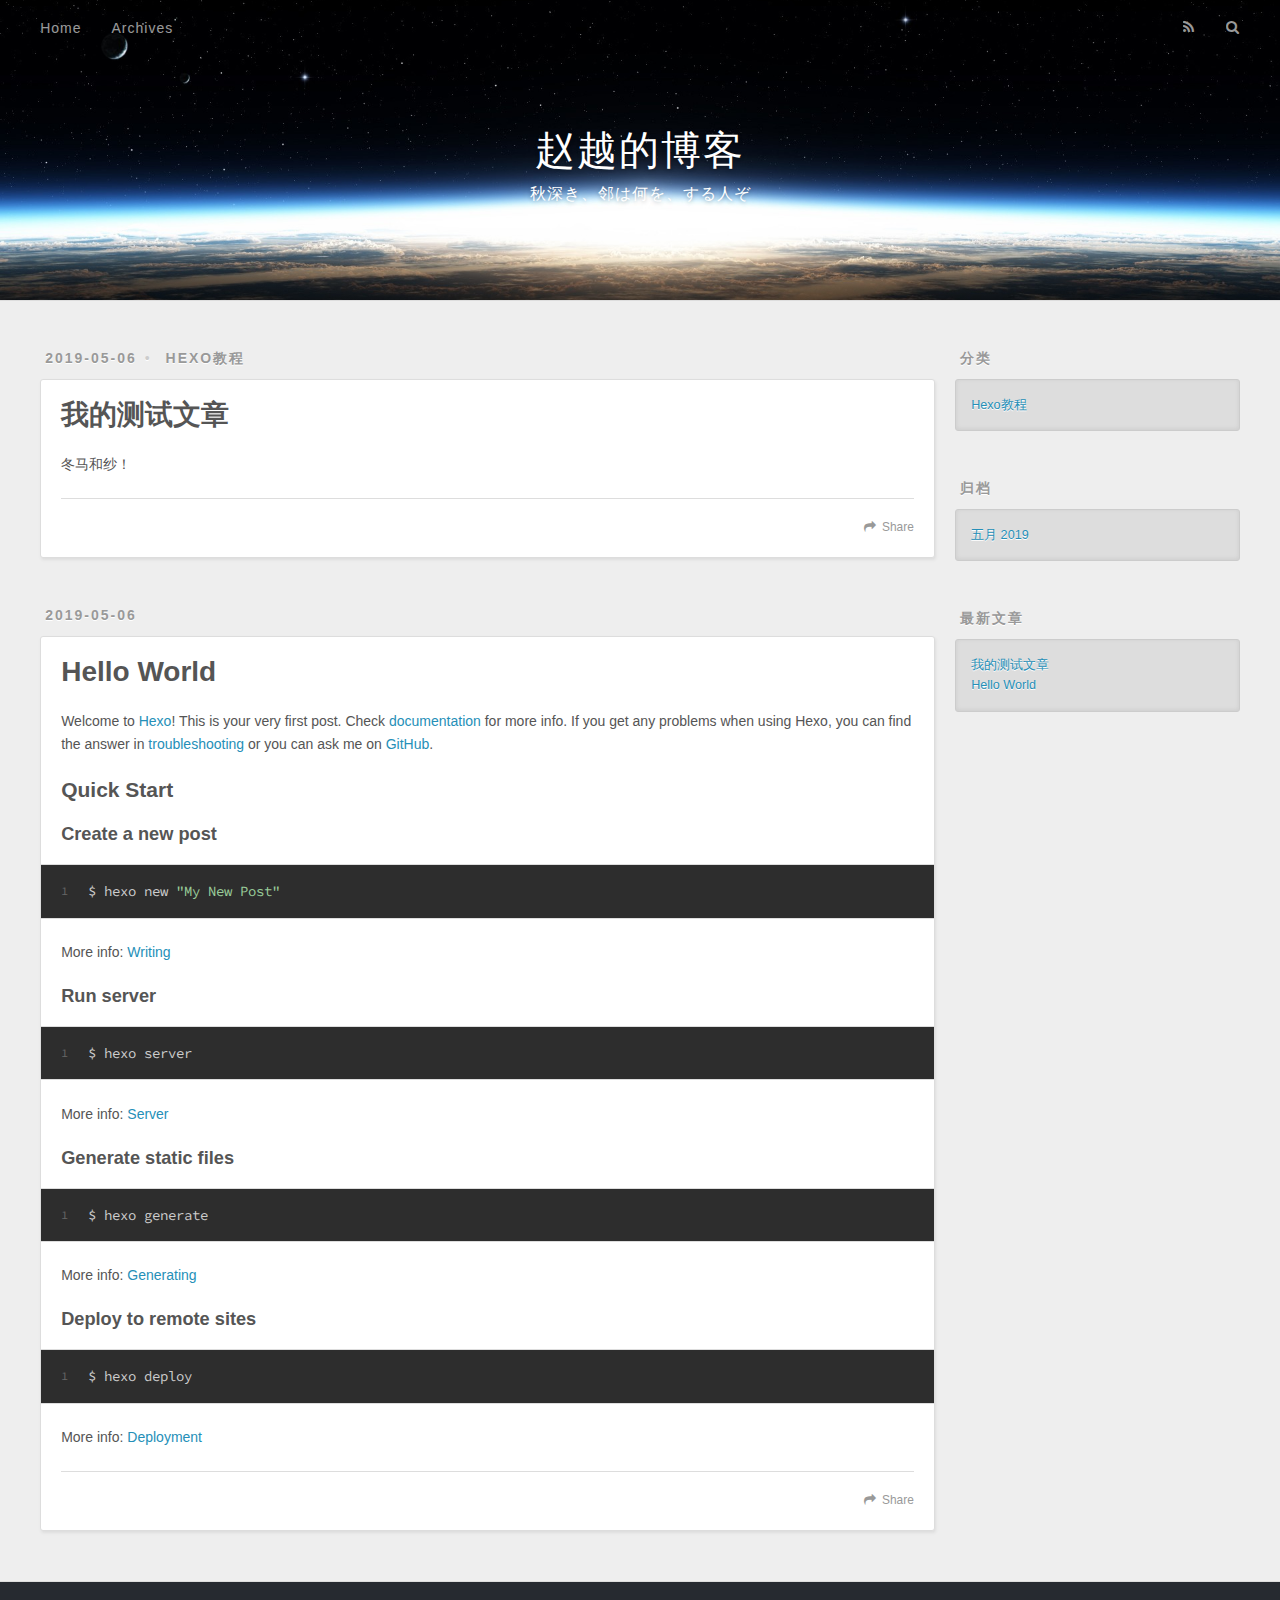
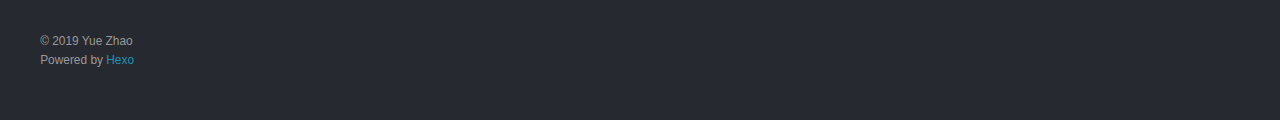
==== index.html @ e5c271f8 "Site updated: 2019-05-06 10:30:06" ====
<!DOCTYPE html>
<html>
<head><meta name="generator" content="Hexo 3.8.0">
  <meta charset="utf-8">
  

  
  <title>赵越的博客</title>
  <meta name="viewport" content="width=device-width, initial-scale=1, maximum-scale=1">
  <meta property="og:type" content="website">
<meta property="og:title" content="赵越的博客">
<meta property="og:url" content="http://yoursite.com/index.html">
<meta property="og:site_name" content="赵越的博客">
<meta property="og:locale" content="zh-CN">
<meta name="twitter:card" content="summary">
<meta name="twitter:title" content="赵越的博客">
  
    <link rel="alternate" href="/atom.xml" title="赵越的博客" type="application/atom+xml">
  
  
    <link rel="icon" href="/favicon.png">
  
  
    <link href="//fonts.googleapis.com/css?family=Source+Code+Pro" rel="stylesheet" type="text/css">
  
  <link rel="stylesheet" href="/css/style.css">
</head>
</html>
<body>
  <div id="container">
    <div id="wrap">
      <header id="header">
  <div id="banner"></div>
  <div id="header-outer" class="outer">
    <div id="header-title" class="inner">
      <h1 id="logo-wrap">
        <a href="/" id="logo">赵越的博客</a>
      </h1>
      
        <h2 id="subtitle-wrap">
          <a href="/" id="subtitle">秋深き、邻は何を、する人ぞ</a>
        </h2>
      
    </div>
    <div id="header-inner" class="inner">
      <nav id="main-nav">
        <a id="main-nav-toggle" class="nav-icon"></a>
        
          <a class="main-nav-link" href="/">Home</a>
        
          <a class="main-nav-link" href="/archives">Archives</a>
        
      </nav>
      <nav id="sub-nav">
        
          <a id="nav-rss-link" class="nav-icon" href="/atom.xml" title="RSS Feed"></a>
        
        <a id="nav-search-btn" class="nav-icon" title="搜索"></a>
      </nav>
      <div id="search-form-wrap">
        <form action="//google.com/search" method="get" accept-charset="UTF-8" class="search-form"><input type="search" name="q" class="search-form-input" placeholder="Search"><button type="submit" class="search-form-submit">&#xF002;</button><input type="hidden" name="sitesearch" value="http://yoursite.com"></form>
      </div>
    </div>
  </div>
</header>
      <div class="outer">
        <section id="main">
  
    <article id="post-我的测试文章" class="article article-type-post" itemscope itemprop="blogPost">
  <div class="article-meta">
    <a href="/2019/05/06/我的测试文章/" class="article-date">
  <time datetime="2019-05-06T02:27:02.000Z" itemprop="datePublished">2019-05-06</time>
</a>
    
  <div class="article-category">
    <a class="article-category-link" href="/categories/Hexo教程/">Hexo教程</a>
  </div>

  </div>
  <div class="article-inner">
    
    
      <header class="article-header">
        
  
    <h1 itemprop="name">
      <a class="article-title" href="/2019/05/06/我的测试文章/">我的测试文章</a>
    </h1>
  

      </header>
    
    <div class="article-entry" itemprop="articleBody">
      
        <p>冬马和纱！</p>

      
    </div>
    <footer class="article-footer">
      <a data-url="http://yoursite.com/2019/05/06/我的测试文章/" data-id="cjvbqwj02000154ukoe06k6hk" class="article-share-link">Share</a>
      
      
    </footer>
  </div>
  
</article>


  
    <article id="post-hello-world" class="article article-type-post" itemscope itemprop="blogPost">
  <div class="article-meta">
    <a href="/2019/05/06/hello-world/" class="article-date">
  <time datetime="2019-05-06T02:22:44.138Z" itemprop="datePublished">2019-05-06</time>
</a>
    
  </div>
  <div class="article-inner">
    
    
      <header class="article-header">
        
  
    <h1 itemprop="name">
      <a class="article-title" href="/2019/05/06/hello-world/">Hello World</a>
    </h1>
  

      </header>
    
    <div class="article-entry" itemprop="articleBody">
      
        <p>Welcome to <a href="https://hexo.io/" target="_blank" rel="noopener">Hexo</a>! This is your very first post. Check <a href="https://hexo.io/docs/" target="_blank" rel="noopener">documentation</a> for more info. If you get any problems when using Hexo, you can find the answer in <a href="https://hexo.io/docs/troubleshooting.html" target="_blank" rel="noopener">troubleshooting</a> or you can ask me on <a href="https://github.com/hexojs/hexo/issues" target="_blank" rel="noopener">GitHub</a>.</p>
<h2 id="Quick-Start"><a href="#Quick-Start" class="headerlink" title="Quick Start"></a>Quick Start</h2><h3 id="Create-a-new-post"><a href="#Create-a-new-post" class="headerlink" title="Create a new post"></a>Create a new post</h3><figure class="highlight bash"><table><tr><td class="gutter"><pre><span class="line">1</span><br></pre></td><td class="code"><pre><span class="line">$ hexo new <span class="string">"My New Post"</span></span><br></pre></td></tr></table></figure>
<p>More info: <a href="https://hexo.io/docs/writing.html" target="_blank" rel="noopener">Writing</a></p>
<h3 id="Run-server"><a href="#Run-server" class="headerlink" title="Run server"></a>Run server</h3><figure class="highlight bash"><table><tr><td class="gutter"><pre><span class="line">1</span><br></pre></td><td class="code"><pre><span class="line">$ hexo server</span><br></pre></td></tr></table></figure>
<p>More info: <a href="https://hexo.io/docs/server.html" target="_blank" rel="noopener">Server</a></p>
<h3 id="Generate-static-files"><a href="#Generate-static-files" class="headerlink" title="Generate static files"></a>Generate static files</h3><figure class="highlight bash"><table><tr><td class="gutter"><pre><span class="line">1</span><br></pre></td><td class="code"><pre><span class="line">$ hexo generate</span><br></pre></td></tr></table></figure>
<p>More info: <a href="https://hexo.io/docs/generating.html" target="_blank" rel="noopener">Generating</a></p>
<h3 id="Deploy-to-remote-sites"><a href="#Deploy-to-remote-sites" class="headerlink" title="Deploy to remote sites"></a>Deploy to remote sites</h3><figure class="highlight bash"><table><tr><td class="gutter"><pre><span class="line">1</span><br></pre></td><td class="code"><pre><span class="line">$ hexo deploy</span><br></pre></td></tr></table></figure>
<p>More info: <a href="https://hexo.io/docs/deployment.html" target="_blank" rel="noopener">Deployment</a></p>

      
    </div>
    <footer class="article-footer">
      <a data-url="http://yoursite.com/2019/05/06/hello-world/" data-id="cjvbqwizw000054ukw9ewjayy" class="article-share-link">Share</a>
      
      
    </footer>
  </div>
  
</article>


  


</section>
        
          <aside id="sidebar">
  
    
  <div class="widget-wrap">
    <h3 class="widget-title">分类</h3>
    <div class="widget">
      <ul class="category-list"><li class="category-list-item"><a class="category-list-link" href="/categories/Hexo教程/">Hexo教程</a></li></ul>
    </div>
  </div>


  
    

  
    
  
    
  <div class="widget-wrap">
    <h3 class="widget-title">归档</h3>
    <div class="widget">
      <ul class="archive-list"><li class="archive-list-item"><a class="archive-list-link" href="/archives/2019/05/">五月 2019</a></li></ul>
    </div>
  </div>


  
    
  <div class="widget-wrap">
    <h3 class="widget-title">最新文章</h3>
    <div class="widget">
      <ul>
        
          <li>
            <a href="/2019/05/06/我的测试文章/">我的测试文章</a>
          </li>
        
          <li>
            <a href="/2019/05/06/hello-world/">Hello World</a>
          </li>
        
      </ul>
    </div>
  </div>

  
</aside>
        
      </div>
      <footer id="footer">
  
  <div class="outer">
    <div id="footer-info" class="inner">
      &copy; 2019 Yue Zhao<br>
      Powered by <a href="http://hexo.io/" target="_blank">Hexo</a>
    </div>
  </div>
</footer>
    </div>
    <nav id="mobile-nav">
  
    <a href="/" class="mobile-nav-link">Home</a>
  
    <a href="/archives" class="mobile-nav-link">Archives</a>
  
</nav>
    

<script src="//ajax.googleapis.com/ajax/libs/jquery/2.0.3/jquery.min.js"></script>


  <link rel="stylesheet" href="/fancybox/jquery.fancybox.css">
  <script src="/fancybox/jquery.fancybox.pack.js"></script>


<script src="/js/script.js"></script>



  </div>
</body>
</html>
---- css/style.css ----
body {
  width: 100%;
}
body:before,
body:after {
  content: "";
  display: table;
}
body:after {
  clear: both;
}
html,
body,
div,
span,
applet,
object,
iframe,
h1,
h2,
h3,
h4,
h5,
h6,
p,
blockquote,
pre,
a,
abbr,
acronym,
address,
big,
cite,
code,
del,
dfn,
em,
img,
ins,
kbd,
q,
s,
samp,
small,
strike,
strong,
sub,
sup,
tt,
var,
dl,
dt,
dd,
ol,
ul,
li,
fieldset,
form,
label,
legend,
table,
caption,
tbody,
tfoot,
thead,
tr,
th,
td {
  margin: 0;
  padding: 0;
  border: 0;
  outline: 0;
  font-weight: inherit;
  font-style: inherit;
  font-family: inherit;
  font-size: 100%;
  vertical-align: baseline;
}
body {
  line-height: 1;
  color: #000;
  background: #fff;
}
ol,
ul {
  list-style: none;
}
table {
  border-collapse: separate;
  border-spacing: 0;
  vertical-align: middle;
}
caption,
th,
td {
  text-align: left;
  font-weight: normal;
  vertical-align: middle;
}
a img {
  border: none;
}
input,
button {
  margin: 0;
  padding: 0;
}
input::-moz-focus-inner,
button::-moz-focus-inner {
  border: 0;
  padding: 0;
}
@font-face {
  font-family: FontAwesome;
  font-style: normal;
  font-weight: normal;
  src: url("fonts/fontawesome-webfont.eot?v=#4.0.3");
  src: url("fonts/fontawesome-webfont.eot?#iefix&v=#4.0.3") format("embedded-opentype"), url("fonts/fontawesome-webfont.woff?v=#4.0.3") format("woff"), url("fonts/fontawesome-webfont.ttf?v=#4.0.3") format("truetype"), url("fonts/fontawesome-webfont.svg#fontawesomeregular?v=#4.0.3") format("svg");
}
html,
body,
#container {
  height: 100%;
}
body {
  background: #eee;
  font: 14px -apple-system, BlinkMacSystemFont, "Segoe UI", "Roboto", "Oxygen", "Ubuntu", "Cantarell", "Fira Sans", "Droid Sans", "Helvetica Neue", sans-serif;
  -webkit-text-size-adjust: 100%;
}
.outer {
  max-width: 1220px;
  margin: 0 auto;
  padding: 0 20px;
}
.outer:before,
.outer:after {
  content: "";
  display: table;
}
.outer:after {
  clear: both;
}
.inner {
  display: inline;
  float: left;
  width: 98.33333333333333%;
  margin: 0 0.833333333333333%;
}
.left,
.alignleft {
  float: left;
}
.right,
.alignright {
  float: right;
}
.clear {
  clear: both;
}
#container {
  position: relative;
}
.mobile-nav-on {
  overflow: hidden;
}
#wrap {
  height: 100%;
  width: 100%;
  position: absolute;
  top: 0;
  left: 0;
  -webkit-transition: 0.2s ease-out;
  -moz-transition: 0.2s ease-out;
  -ms-transition: 0.2s ease-out;
  transition: 0.2s ease-out;
  z-index: 1;
  background: #eee;
}
.mobile-nav-on #wrap {
  left: 280px;
}
@media screen and (min-width: 768px) {
  #main {
    display: inline;
    float: left;
    width: 73.33333333333333%;
    margin: 0 0.833333333333333%;
  }
}
.article-date,
.article-category-link,
.archive-year,
.widget-title {
  text-decoration: none;
  text-transform: uppercase;
  letter-spacing: 2px;
  color: #999;
  margin-bottom: 1em;
  margin-left: 5px;
  line-height: 1em;
  text-shadow: 0 1px #fff;
  font-weight: bold;
}
.article-inner,
.archive-article-inner {
  background: #fff;
  -webkit-box-shadow: 1px 2px 3px #ddd;
  box-shadow: 1px 2px 3px #ddd;
  border: 1px solid #ddd;
  border-radius: 3px;
}
.article-entry h1,
.widget h1 {
  font-size: 2em;
}
.article-entry h2,
.widget h2 {
  font-size: 1.5em;
}
.article-entry h3,
.widget h3 {
  font-size: 1.3em;
}
.article-entry h4,
.widget h4 {
  font-size: 1.2em;
}
.article-entry h5,
.widget h5 {
  font-size: 1em;
}
.article-entry h6,
.widget h6 {
  font-size: 1em;
  color: #999;
}
.article-entry hr,
.widget hr {
  border: 1px dashed #ddd;
}
.article-entry strong,
.widget strong {
  font-weight: bold;
}
.article-entry em,
.widget em,
.article-entry cite,
.widget cite {
  font-style: italic;
}
.article-entry sup,
.widget sup,
.article-entry sub,
.widget sub {
  font-size: 0.75em;
  line-height: 0;
  position: relative;
  vertical-align: baseline;
}
.article-entry sup,
.widget sup {
  top: -0.5em;
}
.article-entry sub,
.widget sub {
  bottom: -0.2em;
}
.article-entry small,
.widget small {
  font-size: 0.85em;
}
.article-entry acronym,
.widget acronym,
.article-entry abbr,
.widget abbr {
  border-bottom: 1px dotted;
}
.article-entry ul,
.widget ul,
.article-entry ol,
.widget ol,
.article-entry dl,
.widget dl {
  margin: 0 20px;
  line-height: 1.6em;
}
.article-entry ul ul,
.widget ul ul,
.article-entry ol ul,
.widget ol ul,
.article-entry ul ol,
.widget ul ol,
.article-entry ol ol,
.widget ol ol {
  margin-top: 0;
  margin-bottom: 0;
}
.article-entry ul,
.widget ul {
  list-style: disc;
}
.article-entry ol,
.widget ol {
  list-style: decimal;
}
.article-entry dt,
.widget dt {
  font-weight: bold;
}
#header {
  height: 300px;
  position: relative;
  border-bottom: 1px solid #ddd;
}
#header:before,
#header:after {
  content: "";
  position: absolute;
  left: 0;
  right: 0;
  height: 40px;
}
#header:before {
  top: 0;
  background: -webkit-linear-gradient(rgba(0,0,0,0.2), transparent);
  background: -moz-linear-gradient(rgba(0,0,0,0.2), transparent);
  background: -ms-linear-gradient(rgba(0,0,0,0.2), transparent);
  background: linear-gradient(rgba(0,0,0,0.2), transparent);
}
#header:after {
  bottom: 0;
  background: -webkit-linear-gradient(transparent, rgba(0,0,0,0.2));
  background: -moz-linear-gradient(transparent, rgba(0,0,0,0.2));
  background: -ms-linear-gradient(transparent, rgba(0,0,0,0.2));
  background: linear-gradient(transparent, rgba(0,0,0,0.2));
}
#header-outer {
  height: 100%;
  position: relative;
}
#header-inner {
  position: relative;
  overflow: hidden;
}
#banner {
  position: absolute;
  top: 0;
  left: 0;
  width: 100%;
  height: 100%;
  background: url("images/banner.jpg") center #000;
  -webkit-background-size: cover;
  -moz-background-size: cover;
  background-size: cover;
  z-index: -1;
}
#header-title {
  text-align: center;
  height: 40px;
  position: absolute;
  top: 50%;
  left: 0;
  margin-top: -20px;
}
#logo,
#subtitle {
  text-decoration: none;
  color: #fff;
  font-weight: 300;
  text-shadow: 0 1px 4px rgba(0,0,0,0.3);
}
#logo {
  font-size: 40px;
  line-height: 40px;
  letter-spacing: 2px;
}
#subtitle {
  font-size: 16px;
  line-height: 16px;
  letter-spacing: 1px;
}
#subtitle-wrap {
  margin-top: 16px;
}
#main-nav {
  float: left;
  margin-left: -15px;
}
.nav-icon,
.main-nav-link {
  float: left;
  color: #fff;
  opacity: 0.6;
  text-decoration: none;
  text-shadow: 0 1px rgba(0,0,0,0.2);
  -webkit-transition: opacity 0.2s;
  -moz-transition: opacity 0.2s;
  -ms-transition: opacity 0.2s;
  transition: opacity 0.2s;
  display: block;
  padding: 20px 15px;
}
.nav-icon:hover,
.main-nav-link:hover {
  opacity: 1;
}
.nav-icon {
  font-family: FontAwesome;
  text-align: center;
  font-size: 14px;
  width: 14px;
  height: 14px;
  padding: 20px 15px;
  position: relative;
  cursor: pointer;
}
.main-nav-link {
  font-weight: 300;
  letter-spacing: 1px;
}
@media screen and (max-width: 479px) {
  .main-nav-link {
    display: none;
  }
}
#main-nav-toggle {
  display: none;
}
#main-nav-toggle:before {
  content: "\f0c9";
}
@media screen and (max-width: 479px) {
  #main-nav-toggle {
    display: block;
  }
}
#sub-nav {
  float: right;
  margin-right: -15px;
}
#nav-rss-link:before {
  content: "\f09e";
}
#nav-search-btn:before {
  content: "\f002";
}
#search-form-wrap {
  position: absolute;
  top: 15px;
  width: 150px;
  height: 30px;
  right: -150px;
  opacity: 0;
  -webkit-transition: 0.2s ease-out;
  -moz-transition: 0.2s ease-out;
  -ms-transition: 0.2s ease-out;
  transition: 0.2s ease-out;
}
#search-form-wrap.on {
  opacity: 1;
  right: 0;
}
@media screen and (max-width: 479px) {
  #search-form-wrap {
    width: 100%;
    right: -100%;
  }
}
.search-form {
  position: absolute;
  top: 0;
  left: 0;
  right: 0;
  background: #fff;
  padding: 5px 15px;
  border-radius: 15px;
  -webkit-box-shadow: 0 0 10px rgba(0,0,0,0.3);
  box-shadow: 0 0 10px rgba(0,0,0,0.3);
}
.search-form-input {
  border: none;
  background: none;
  color: #555;
  width: 100%;
  font: 13px -apple-system, BlinkMacSystemFont, "Segoe UI", "Roboto", "Oxygen", "Ubuntu", "Cantarell", "Fira Sans", "Droid Sans", "Helvetica Neue", sans-serif;
  outline: none;
}
.search-form-input::-webkit-search-results-decoration,
.search-form-input::-webkit-search-cancel-button {
  -webkit-appearance: none;
}
.search-form-submit {
  position: absolute;
  top: 50%;
  right: 10px;
  margin-top: -7px;
  font: 13px FontAwesome;
  border: none;
  background: none;
  color: #bbb;
  cursor: pointer;
}
.search-form-submit:hover,
.search-form-submit:focus {
  color: #777;
}
.article {
  margin: 50px 0;
}
.article-inner {
  overflow: hidden;
}
.article-meta:before,
.article-meta:after {
  content: "";
  display: table;
}
.article-meta:after {
  clear: both;
}
.article-date {
  float: left;
}
.article-category {
  float: left;
  line-height: 1em;
  color: #ccc;
  text-shadow: 0 1px #fff;
  margin-left: 8px;
}
.article-category:before {
  content: "\2022";
}
.article-category-link {
  margin: 0 12px 1em;
}
.article-header {
  padding: 20px 20px 0;
}
.article-title {
  text-decoration: none;
  font-size: 2em;
  font-weight: bold;
  color: #555;
  line-height: 1.1em;
  -webkit-transition: color 0.2s;
  -moz-transition: color 0.2s;
  -ms-transition: color 0.2s;
  transition: color 0.2s;
}
a.article-title:hover {
  color: #258fb8;
}
.article-entry {
  color: #555;
  padding: 0 20px;
}
.article-entry:before,
.article-entry:after {
  content: "";
  display: table;
}
.article-entry:after {
  clear: both;
}
.article-entry p,
.article-entry table {
  line-height: 1.6em;
  margin: 1.6em 0;
}
.article-entry h1,
.article-entry h2,
.article-entry h3,
.article-entry h4,
.article-entry h5,
.article-entry h6 {
  font-weight: bold;
}
.article-entry h1,
.article-entry h2,
.article-entry h3,
.article-entry h4,
.article-entry h5,
.article-entry h6 {
  line-height: 1.1em;
  margin: 1.1em 0;
}
.article-entry a {
  color: #258fb8;
  text-decoration: none;
}
.article-entry a:hover {
  text-decoration: underline;
}
.article-entry ul,
.article-entry ol,
.article-entry dl {
  margin-top: 1.6em;
  margin-bottom: 1.6em;
}
.article-entry img,
.article-entry video {
  max-width: 100%;
  height: auto;
  display: block;
  margin: auto;
}
.article-entry iframe {
  border: none;
}
.article-entry table {
  width: 100%;
  border-collapse: collapse;
  border-spacing: 0;
}
.article-entry th {
  font-weight: bold;
  border-bottom: 3px solid #ddd;
  padding-bottom: 0.5em;
}
.article-entry td {
  border-bottom: 1px solid #ddd;
  padding: 10px 0;
}
.article-entry blockquote {
  font-family: Georgia, "Times New Roman", serif;
  font-size: 1.4em;
  margin: 1.6em 20px;
  text-align: center;
}
.article-entry blockquote footer {
  font-size: 14px;
  margin: 1.6em 0;
  font-family: -apple-system, BlinkMacSystemFont, "Segoe UI", "Roboto", "Oxygen", "Ubuntu", "Cantarell", "Fira Sans", "Droid Sans", "Helvetica Neue", sans-serif;
}
.article-entry blockquote footer cite:before {
  content: "—";
  padding: 0 0.5em;
}
.article-entry .pullquote {
  text-align: left;
  width: 45%;
  margin: 0;
}
.article-entry .pullquote.left {
  margin-left: 0.5em;
  margin-right: 1em;
}
.article-entry .pullquote.right {
  margin-right: 0.5em;
  margin-left: 1em;
}
.article-entry .caption {
  color: #999;
  display: block;
  font-size: 0.9em;
  margin-top: 0.5em;
  position: relative;
  text-align: center;
}
.article-entry .video-container {
  position: relative;
  padding-top: 56.25%;
  height: 0;
  overflow: hidden;
}
.article-entry .video-container iframe,
.article-entry .video-container object,
.article-entry .video-container embed {
  position: absolute;
  top: 0;
  left: 0;
  width: 100%;
  height: 100%;
  margin-top: 0;
}
.article-more-link a {
  display: inline-block;
  line-height: 1em;
  padding: 6px 15px;
  border-radius: 15px;
  background: #eee;
  color: #999;
  text-shadow: 0 1px #fff;
  text-decoration: none;
}
.article-more-link a:hover {
  background: #258fb8;
  color: #fff;
  text-decoration: none;
  text-shadow: 0 1px #1e7293;
}
.article-footer {
  font-size: 0.85em;
  line-height: 1.6em;
  border-top: 1px solid #ddd;
  padding-top: 1.6em;
  margin: 0 20px 20px;
}
.article-footer:before,
.article-footer:after {
  content: "";
  display: table;
}
.article-footer:after {
  clear: both;
}
.article-footer a {
  color: #999;
  text-decoration: none;
}
.article-footer a:hover {
  color: #555;
}
.article-tag-list-item {
  float: left;
  margin-right: 10px;
}
.article-tag-list-link:before {
  content: "#";
}
.article-comment-link {
  float: right;
}
.article-comment-link:before {
  content: "\f075";
  font-family: FontAwesome;
  padding-right: 8px;
}
.article-share-link {
  cursor: pointer;
  float: right;
  margin-left: 20px;
}
.article-share-link:before {
  content: "\f064";
  font-family: FontAwesome;
  padding-right: 6px;
}
#article-nav {
  position: relative;
}
#article-nav:before,
#article-nav:after {
  content: "";
  display: table;
}
#article-nav:after {
  clear: both;
}
@media screen and (min-width: 768px) {
  #article-nav {
    margin: 50px 0;
  }
  #article-nav:before {
    width: 8px;
    height: 8px;
    position: absolute;
    top: 50%;
    left: 50%;
    margin-top: -4px;
    margin-left: -4px;
    content: "";
    border-radius: 50%;
    background: #ddd;
    -webkit-box-shadow: 0 1px 2px #fff;
    box-shadow: 0 1px 2px #fff;
  }
}
.article-nav-link-wrap {
  text-decoration: none;
  text-shadow: 0 1px #fff;
  color: #999;
  -webkit-box-sizing: border-box;
  -moz-box-sizing: border-box;
  box-sizing: border-box;
  margin-top: 50px;
  text-align: center;
  display: block;
}
.article-nav-link-wrap:hover {
  color: #555;
}
@media screen and (min-width: 768px) {
  .article-nav-link-wrap {
    width: 50%;
    margin-top: 0;
  }
}
@media screen and (min-width: 768px) {
  #article-nav-newer {
    float: left;
    text-align: right;
    padding-right: 20px;
  }
}
@media screen and (min-width: 768px) {
  #article-nav-older {
    float: right;
    text-align: left;
    padding-left: 20px;
  }
}
.article-nav-caption {
  text-transform: uppercase;
  letter-spacing: 2px;
  color: #ddd;
  line-height: 1em;
  font-weight: bold;
}
#article-nav-newer .article-nav-caption {
  margin-right: -2px;
}
.article-nav-title {
  font-size: 0.85em;
  line-height: 1.6em;
  margin-top: 0.5em;
}
.article-share-box {
  position: absolute;
  display: none;
  background: #fff;
  -webkit-box-shadow: 1px 2px 10px rgba(0,0,0,0.2);
  box-shadow: 1px 2px 10px rgba(0,0,0,0.2);
  border-radius: 3px;
  margin-left: -145px;
  overflow: hidden;
  z-index: 1;
}
.article-share-box.on {
  display: block;
}
.article-share-input {
  width: 100%;
  background: none;
  -webkit-box-sizing: border-box;
  -moz-box-sizing: border-box;
  box-sizing: border-box;
  font: 14px -apple-system, BlinkMacSystemFont, "Segoe UI", "Roboto", "Oxygen", "Ubuntu", "Cantarell", "Fira Sans", "Droid Sans", "Helvetica Neue", sans-serif;
  padding: 0 15px;
  color: #555;
  outline: none;
  border: 1px solid #ddd;
  border-radius: 3px 3px 0 0;
  height: 36px;
  line-height: 36px;
}
.article-share-links {
  background: #eee;
}
.article-share-links:before,
.article-share-links:after {
  content: "";
  display: table;
}
.article-share-links:after {
  clear: both;
}
.article-share-twitter,
.article-share-facebook,
.article-share-pinterest,
.article-share-google {
  width: 50px;
  height: 36px;
  display: block;
  float: left;
  position: relative;
  color: #999;
  text-shadow: 0 1px #fff;
}
.article-share-twitter:before,
.article-share-facebook:before,
.article-share-pinterest:before,
.article-share-google:before {
  font-size: 20px;
  font-family: FontAwesome;
  width: 20px;
  height: 20px;
  position: absolute;
  top: 50%;
  left: 50%;
  margin-top: -10px;
  margin-left: -10px;
  text-align: center;
}
.article-share-twitter:hover,
.article-share-facebook:hover,
.article-share-pinterest:hover,
.article-share-google:hover {
  color: #fff;
}
.article-share-twitter:before {
  content: "\f099";
}
.article-share-twitter:hover {
  background: #00aced;
  text-shadow: 0 1px #008abe;
}
.article-share-facebook:before {
  content: "\f09a";
}
.article-share-facebook:hover {
  background: #3b5998;
  text-shadow: 0 1px #2f477a;
}
.article-share-pinterest:before {
  content: "\f0d2";
}
.article-share-pinterest:hover {
  background: #cb2027;
  text-shadow: 0 1px #a21a1f;
}
.article-share-google:before {
  content: "\f0d5";
}
.article-share-google:hover {
  background: #dd4b39;
  text-shadow: 0 1px #be3221;
}
.article-gallery {
  background: #000;
  position: relative;
}
.article-gallery-photos {
  position: relative;
  overflow: hidden;
}
.article-gallery-img {
  display: none;
  max-width: 100%;
}
.article-gallery-img:first-child {
  display: block;
}
.article-gallery-img.loaded {
  position: absolute;
  display: block;
}
.article-gallery-img img {
  display: block;
  max-width: 100%;
  margin: 0 auto;
}
#comments {
  background: #fff;
  -webkit-box-shadow: 1px 2px 3px #ddd;
  box-shadow: 1px 2px 3px #ddd;
  padding: 20px;
  border: 1px solid #ddd;
  border-radius: 3px;
  margin: 50px 0;
}
#comments a {
  color: #258fb8;
}
.archives-wrap {
  margin: 50px 0;
}
.archives:before,
.archives:after {
  content: "";
  display: table;
}
.archives:after {
  clear: both;
}
.archive-year-wrap {
  margin-bottom: 1em;
}
.archives {
  -webkit-column-gap: 10px;
  -moz-column-gap: 10px;
  column-gap: 10px;
}
@media screen and (min-width: 480px) and (max-width: 767px) {
  .archives {
    -webkit-column-count: 2;
    -moz-column-count: 2;
    column-count: 2;
  }
}
@media screen and (min-width: 768px) {
  .archives {
    -webkit-column-count: 3;
    -moz-column-count: 3;
    column-count: 3;
  }
}
.archive-article {
  -webkit-column-break-inside: avoid;
  page-break-inside: avoid;
  overflow: hidden;
  break-inside: avoid-column;
}
.archive-article-inner {
  padding: 10px;
  margin-bottom: 15px;
}
.archive-article-title {
  text-decoration: none;
  font-weight: bold;
  color: #555;
  -webkit-transition: color 0.2s;
  -moz-transition: color 0.2s;
  -ms-transition: color 0.2s;
  transition: color 0.2s;
  line-height: 1.6em;
}
.archive-article-title:hover {
  color: #258fb8;
}
.archive-article-footer {
  margin-top: 1em;
}
.archive-article-date {
  color: #999;
  text-decoration: none;
  font-size: 0.85em;
  line-height: 1em;
  margin-bottom: 0.5em;
  display: block;
}
#page-nav {
  margin: 50px auto;
  background: #fff;
  -webkit-box-shadow: 1px 2px 3px #ddd;
  box-shadow: 1px 2px 3px #ddd;
  border: 1px solid #ddd;
  border-radius: 3px;
  text-align: center;
  color: #999;
  overflow: hidden;
}
#page-nav:before,
#page-nav:after {
  content: "";
  display: table;
}
#page-nav:after {
  clear: both;
}
#page-nav a,
#page-nav span {
  padding: 10px 20px;
  line-height: 1;
  height: 2ex;
}
#page-nav a {
  color: #999;
  text-decoration: none;
}
#page-nav a:hover {
  background: #999;
  color: #fff;
}
#page-nav .prev {
  float: left;
}
#page-nav .next {
  float: right;
}
#page-nav .page-number {
  display: inline-block;
}
@media screen and (max-width: 479px) {
  #page-nav .page-number {
    display: none;
  }
}
#page-nav .current {
  color: #555;
  font-weight: bold;
}
#page-nav .space {
  color: #ddd;
}
#footer {
  background: #262a30;
  padding: 50px 0;
  border-top: 1px solid #ddd;
  color: #999;
}
#footer a {
  color: #258fb8;
  text-decoration: none;
}
#footer a:hover {
  text-decoration: underline;
}
#footer-info {
  line-height: 1.6em;
  font-size: 0.85em;
}
.article-entry pre,
.article-entry .highlight {
  background: #2d2d2d;
  margin: 0 -20px;
  padding: 15px 20px;
  border-style: solid;
  border-color: #ddd;
  border-width: 1px 0;
  overflow: auto;
  color: #ccc;
  line-height: 22.400000000000002px;
}
.article-entry .highlight .gutter pre,
.article-entry .gist .gist-file .gist-data .line-numbers {
  color: #666;
  font-size: 0.85em;
}
.article-entry pre,
.article-entry code {
  font-family: "Source Code Pro", Consolas, Monaco, Menlo, Consolas, monospace;
}
.article-entry code {
  background: #eee;
  text-shadow: 0 1px #fff;
  padding: 0 0.3em;
}
.article-entry pre code {
  background: none;
  text-shadow: none;
  padding: 0;
}
.article-entry .highlight pre {
  border: none;
  margin: 0;
  padding: 0;
}
.article-entry .highlight table {
  margin: 0;
  width: auto;
}
.article-entry .highlight td {
  border: none;
  padding: 0;
}
.article-entry .highlight figcaption {
  font-size: 0.85em;
  color: #999;
  line-height: 1em;
  margin-bottom: 1em;
}
.article-entry .highlight figcaption:before,
.article-entry .highlight figcaption:after {
  content: "";
  display: table;
}
.article-entry .highlight figcaption:after {
  clear: both;
}
.article-entry .highlight figcaption a {
  float: right;
}
.article-entry .highlight .gutter pre {
  text-align: right;
  padding-right: 20px;
}
.article-entry .highlight .line {
  height: 22.400000000000002px;
}
.article-entry .highlight .line.marked {
  background: #515151;
}
.article-entry .gist {
  margin: 0 -20px;
  border-style: solid;
  border-color: #ddd;
  border-width: 1px 0;
  background: #2d2d2d;
  padding: 15px 20px 15px 0;
}
.article-entry .gist .gist-file {
  border: none;
  font-family: "Source Code Pro", Consolas, Monaco, Menlo, Consolas, monospace;
  margin: 0;
}
.article-entry .gist .gist-file .gist-data {
  background: none;
  border: none;
}
.article-entry .gist .gist-file .gist-data .line-numbers {
  background: none;
  border: none;
  padding: 0 20px 0 0;
}
.article-entry .gist .gist-file .gist-data .line-data {
  padding: 0 !important;
}
.article-entry .gist .gist-file .highlight {
  margin: 0;
  padding: 0;
  border: none;
}
.article-entry .gist .gist-file .gist-meta {
  background: #2d2d2d;
  color: #999;
  font: 0.85em -apple-system, BlinkMacSystemFont, "Segoe UI", "Roboto", "Oxygen", "Ubuntu", "Cantarell", "Fira Sans", "Droid Sans", "Helvetica Neue", sans-serif;
  text-shadow: 0 0;
  padding: 0;
  margin-top: 1em;
  margin-left: 20px;
}
.article-entry .gist .gist-file .gist-meta a {
  color: #258fb8;
  font-weight: normal;
}
.article-entry .gist .gist-file .gist-meta a:hover {
  text-decoration: underline;
}
pre .comment,
pre .title {
  color: #999;
}
pre .variable,
pre .attribute,
pre .tag,
pre .regexp,
pre .ruby .constant,
pre .xml .tag .title,
pre .xml .pi,
pre .xml .doctype,
pre .html .doctype,
pre .css .id,
pre .css .class,
pre .css .pseudo {
  color: #f2777a;
}
pre .number,
pre .preprocessor,
pre .built_in,
pre .literal,
pre .params,
pre .constant {
  color: #f99157;
}
pre .class,
pre .ruby .class .title,
pre .css .rules .attribute {
  color: #9c9;
}
pre .string,
pre .value,
pre .inheritance,
pre .header,
pre .ruby .symbol,
pre .xml .cdata {
  color: #9c9;
}
pre .css .hexcolor {
  color: #6cc;
}
pre .function,
pre .python .decorator,
pre .python .title,
pre .ruby .function .title,
pre .ruby .title .keyword,
pre .perl .sub,
pre .javascript .title,
pre .coffeescript .title {
  color: #69c;
}
pre .keyword,
pre .javascript .function {
  color: #c9c;
}
@media screen and (max-width: 479px) {
  #mobile-nav {
    position: absolute;
    top: 0;
    left: 0;
    width: 280px;
    height: 100%;
    background: #191919;
    border-right: 1px solid #fff;
  }
}
@media screen and (max-width: 479px) {
  .mobile-nav-link {
    display: block;
    color: #999;
    text-decoration: none;
    padding: 15px 20px;
    font-weight: bold;
  }
  .mobile-nav-link:hover {
    color: #fff;
  }
}
@media screen and (min-width: 768px) {
  #sidebar {
    display: inline;
    float: left;
    width: 23.333333333333332%;
    margin: 0 0.833333333333333%;
  }
}
.widget-wrap {
  margin: 50px 0;
}
.widget {
  color: #777;
  text-shadow: 0 1px #fff;
  background: #ddd;
  -webkit-box-shadow: 0 -1px 4px #ccc inset;
  box-shadow: 0 -1px 4px #ccc inset;
  border: 1px solid #ccc;
  padding: 15px;
  border-radius: 3px;
}
.widget a {
  color: #258fb8;
  text-decoration: none;
}
.widget a:hover {
  text-decoration: underline;
}
.widget ul ul,
.widget ol ul,
.widget dl ul,
.widget ul ol,
.widget ol ol,
.widget dl ol,
.widget ul dl,
.widget ol dl,
.widget dl dl {
  margin-left: 15px;
  list-style: disc;
}
.widget {
  line-height: 1.6em;
  word-wrap: break-word;
  font-size: 0.9em;
}
.widget ul,
.widget ol {
  list-style: none;
  margin: 0;
}
.widget ul ul,
.widget ol ul,
.widget ul ol,
.widget ol ol {
  margin: 0 20px;
}
.widget ul ul,
.widget ol ul {
  list-style: disc;
}
.widget ul ol,
.widget ol ol {
  list-style: decimal;
}
.category-list-count,
.tag-list-count,
.archive-list-count {
  padding-left: 5px;
  color: #999;
  font-size: 0.85em;
}
.category-list-count:before,
.tag-list-count:before,
.archive-list-count:before {
  content: "(";
}
.category-list-count:after,
.tag-list-count:after,
.archive-list-count:after {
  content: ")";
}
.tagcloud a {
  margin-right: 5px;
  display: inline-block;
}
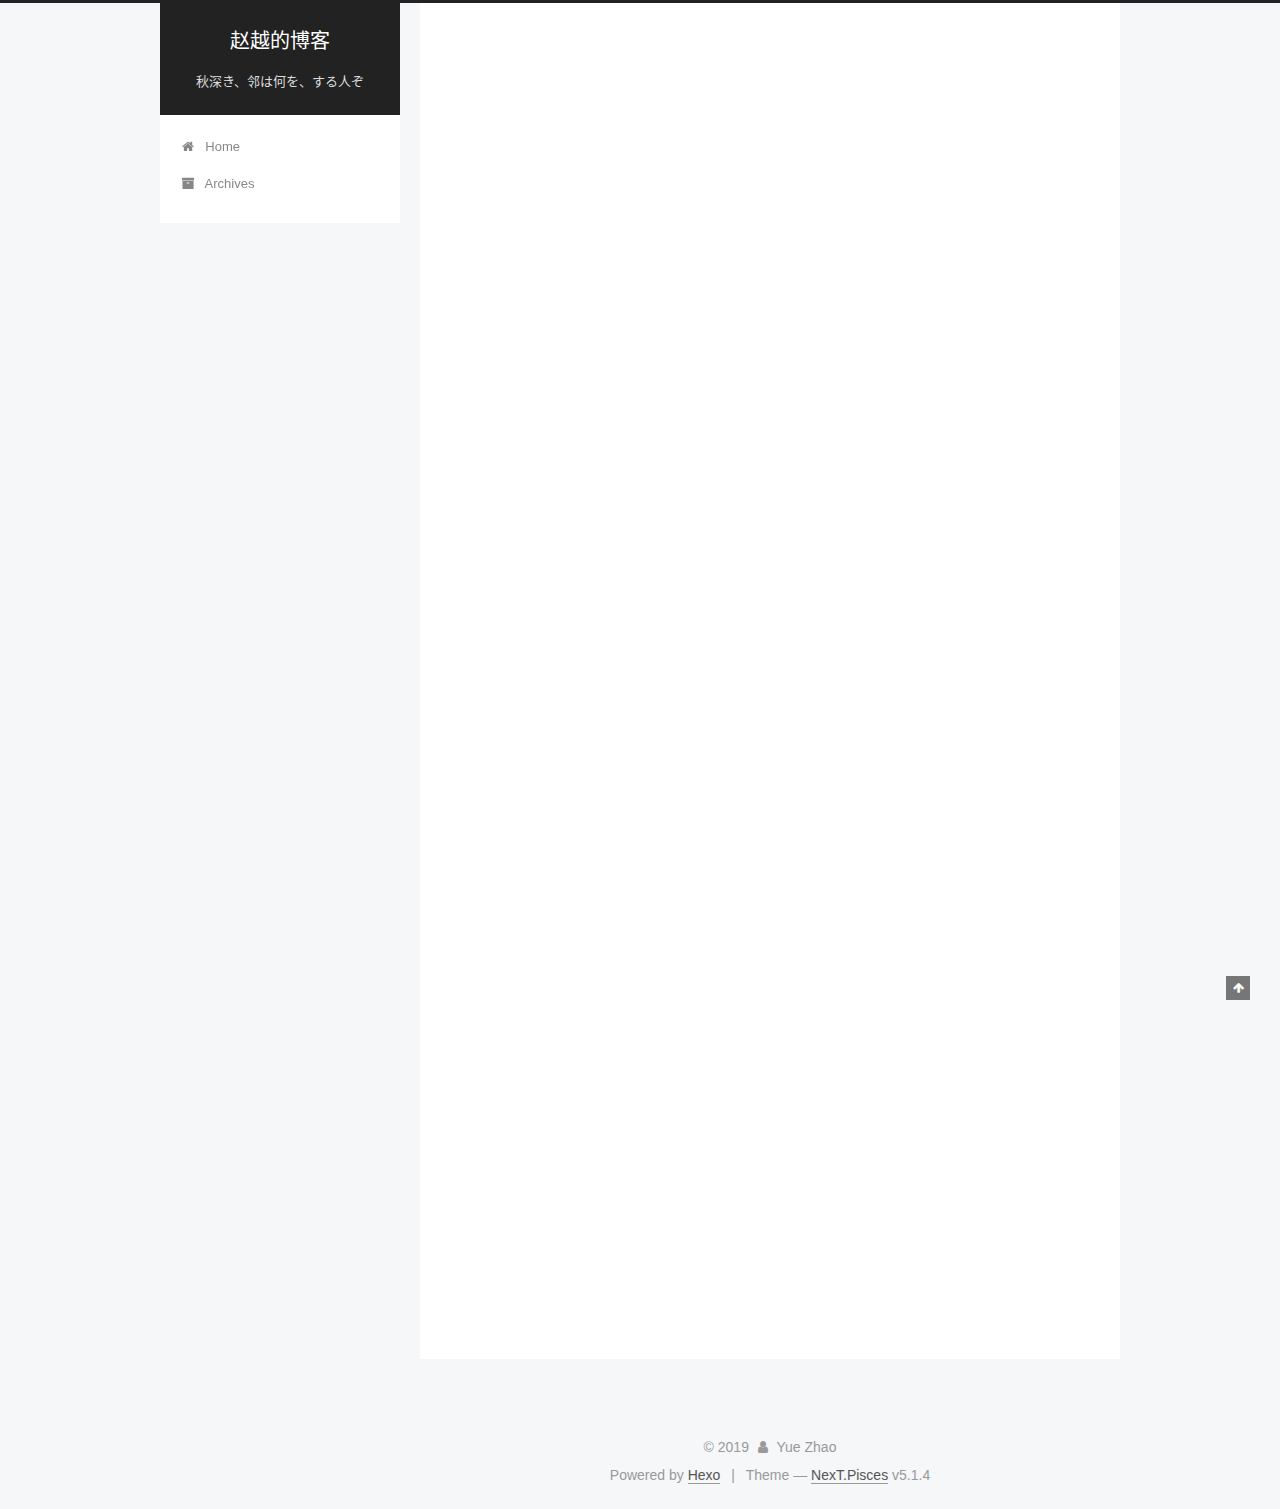
==== commit 37953fb5: "Site updated: 2019-05-06 10:44:55" ====
--- a/index.html
+++ b/index.html
@@ -1,135 +1,448 @@
 <!DOCTYPE html>
-<html>
+
+
+
+  
+
+
+<html class="theme-next pisces use-motion" lang="zh-CN">
 <head><meta name="generator" content="Hexo 3.8.0">
-  <meta charset="utf-8">
-  
-
-  
-  <title>赵越的博客</title>
-  <meta name="viewport" content="width=device-width, initial-scale=1, maximum-scale=1">
-  <meta property="og:type" content="website">
+  <meta charset="UTF-8">
+<meta http-equiv="X-UA-Compatible" content="IE=edge">
+<meta name="viewport" content="width=device-width, initial-scale=1, maximum-scale=1">
+<meta name="theme-color" content="#222">
+
+
+
+
+
+
+
+
+
+<meta http-equiv="Cache-Control" content="no-transform">
+<meta http-equiv="Cache-Control" content="no-siteapp">
+
+
+
+
+
+
+
+
+
+
+
+
+
+
+
+
+  
+  
+  <link href="/lib/fancybox/source/jquery.fancybox.css?v=2.1.5" rel="stylesheet" type="text/css">
+
+
+
+
+
+
+
+<link href="/lib/font-awesome/css/font-awesome.min.css?v=4.6.2" rel="stylesheet" type="text/css">
+
+<link href="/css/main.css?v=5.1.4" rel="stylesheet" type="text/css">
+
+
+  <link rel="apple-touch-icon" sizes="180x180" href="/images/apple-touch-icon-next.png?v=5.1.4">
+
+
+  <link rel="icon" type="image/png" sizes="32x32" href="/images/favicon-32x32-next.png?v=5.1.4">
+
+
+  <link rel="icon" type="image/png" sizes="16x16" href="/images/favicon-16x16-next.png?v=5.1.4">
+
+
+  <link rel="mask-icon" href="/images/logo.svg?v=5.1.4" color="#222">
+
+
+
+
+
+  <meta name="keywords" content="Hexo, NexT">
+
+
+
+
+
+
+
+
+
+
+<meta property="og:type" content="website">
 <meta property="og:title" content="赵越的博客">
 <meta property="og:url" content="http://yoursite.com/index.html">
 <meta property="og:site_name" content="赵越的博客">
 <meta property="og:locale" content="zh-CN">
 <meta name="twitter:card" content="summary">
 <meta name="twitter:title" content="赵越的博客">
-  
-    <link rel="alternate" href="/atom.xml" title="赵越的博客" type="application/atom+xml">
-  
-  
-    <link rel="icon" href="/favicon.png">
-  
-  
-    <link href="//fonts.googleapis.com/css?family=Source+Code+Pro" rel="stylesheet" type="text/css">
-  
-  <link rel="stylesheet" href="/css/style.css">
+
+
+
+<script type="text/javascript" id="hexo.configurations">
+  var NexT = window.NexT || {};
+  var CONFIG = {
+    root: '/',
+    scheme: 'Pisces',
+    version: '5.1.4',
+    sidebar: {"position":"left","display":"post","offset":12,"b2t":false,"scrollpercent":false,"onmobile":false},
+    fancybox: true,
+    tabs: true,
+    motion: {"enable":true,"async":false,"transition":{"post_block":"fadeIn","post_header":"slideDownIn","post_body":"slideDownIn","coll_header":"slideLeftIn","sidebar":"slideUpIn"}},
+    duoshuo: {
+      userId: '0',
+      author: 'Author'
+    },
+    algolia: {
+      applicationID: '',
+      apiKey: '',
+      indexName: '',
+      hits: {"per_page":10},
+      labels: {"input_placeholder":"Search for Posts","hits_empty":"We didn't find any results for the search: ${query}","hits_stats":"${hits} results found in ${time} ms"}
+    }
+  };
+</script>
+
+
+
+  <link rel="canonical" href="http://yoursite.com/">
+
+
+
+
+
+  <title>赵越的博客</title>
+  
+
+
+
+
+
+
+
+
 </head>
-</html>
-<body>
-  <div id="container">
-    <div id="wrap">
-      <header id="header">
-  <div id="banner"></div>
-  <div id="header-outer" class="outer">
-    <div id="header-title" class="inner">
-      <h1 id="logo-wrap">
-        <a href="/" id="logo">赵越的博客</a>
-      </h1>
-      
-        <h2 id="subtitle-wrap">
-          <a href="/" id="subtitle">秋深き、邻は何を、する人ぞ</a>
-        </h2>
-      
+
+<body itemscope itemtype="http://schema.org/WebPage" lang="zh-CN">
+
+  
+  
+    
+  
+
+  <div class="container sidebar-position-left 
+  page-home">
+    <div class="headband"></div>
+
+    <header id="header" class="header" itemscope itemtype="http://schema.org/WPHeader">
+      <div class="header-inner"><div class="site-brand-wrapper">
+  <div class="site-meta ">
+    
+
+    <div class="custom-logo-site-title">
+      <a href="/" class="brand" rel="start">
+        <span class="logo-line-before"><i></i></span>
+        <span class="site-title">赵越的博客</span>
+        <span class="logo-line-after"><i></i></span>
+      </a>
     </div>
-    <div id="header-inner" class="inner">
-      <nav id="main-nav">
-        <a id="main-nav-toggle" class="nav-icon"></a>
-        
-          <a class="main-nav-link" href="/">Home</a>
-        
-          <a class="main-nav-link" href="/archives">Archives</a>
-        
-      </nav>
-      <nav id="sub-nav">
-        
-          <a id="nav-rss-link" class="nav-icon" href="/atom.xml" title="RSS Feed"></a>
-        
-        <a id="nav-search-btn" class="nav-icon" title="搜索"></a>
-      </nav>
-      <div id="search-form-wrap">
-        <form action="//google.com/search" method="get" accept-charset="UTF-8" class="search-form"><input type="search" name="q" class="search-form-input" placeholder="Search"><button type="submit" class="search-form-submit">&#xF002;</button><input type="hidden" name="sitesearch" value="http://yoursite.com"></form>
-      </div>
+      
+        <p class="site-subtitle">秋深き、邻は何を、する人ぞ</p>
+      
+  </div>
+
+  <div class="site-nav-toggle">
+    <button>
+      <span class="btn-bar"></span>
+      <span class="btn-bar"></span>
+      <span class="btn-bar"></span>
+    </button>
+  </div>
+</div>
+
+<nav class="site-nav">
+  
+
+  
+    <ul id="menu" class="menu">
+      
+        
+        <li class="menu-item menu-item-home">
+          <a href="/" rel="section">
+            
+              <i class="menu-item-icon fa fa-fw fa-home"></i> <br>
+            
+            Home
+          </a>
+        </li>
+      
+        
+        <li class="menu-item menu-item-archives">
+          <a href="/archives/" rel="section">
+            
+              <i class="menu-item-icon fa fa-fw fa-archive"></i> <br>
+            
+            Archives
+          </a>
+        </li>
+      
+
+      
+    </ul>
+  
+
+  
+</nav>
+
+
+
+ </div>
+    </header>
+
+    <main id="main" class="main">
+      <div class="main-inner">
+        <div class="content-wrap">
+          <div id="content" class="content">
+            
+  <section id="posts" class="posts-expand">
+    
+      
+
+  
+
+  
+  
+  
+
+  <article class="post post-type-normal" itemscope itemtype="http://schema.org/Article">
+  
+  
+  
+  <div class="post-block">
+    <link itemprop="mainEntityOfPage" href="http://yoursite.com/2019/05/06/我的测试文章/">
+
+    <span hidden itemprop="author" itemscope itemtype="http://schema.org/Person">
+      <meta itemprop="name" content="Yue Zhao">
+      <meta itemprop="description" content>
+      <meta itemprop="image" content="/images/avatar.gif">
+    </span>
+
+    <span hidden itemprop="publisher" itemscope itemtype="http://schema.org/Organization">
+      <meta itemprop="name" content="赵越的博客">
+    </span>
+
+    
+      <header class="post-header">
+
+        
+        
+          <h1 class="post-title" itemprop="name headline">
+                
+                <a class="post-title-link" href="/2019/05/06/我的测试文章/" itemprop="url">我的测试文章</a></h1>
+        
+
+        <div class="post-meta">
+          <span class="post-time">
+            
+              <span class="post-meta-item-icon">
+                <i class="fa fa-calendar-o"></i>
+              </span>
+              
+                <span class="post-meta-item-text">Posted on</span>
+              
+              <time title="Post created" itemprop="dateCreated datePublished" datetime="2019-05-06T10:27:02+08:00">
+                2019-05-06
+              </time>
+            
+
+            
+
+            
+          </span>
+
+          
+            <span class="post-category">
+            
+              <span class="post-meta-divider">|</span>
+            
+              <span class="post-meta-item-icon">
+                <i class="fa fa-folder-o"></i>
+              </span>
+              
+                <span class="post-meta-item-text">In</span>
+              
+              
+                <span itemprop="about" itemscope itemtype="http://schema.org/Thing">
+                  <a href="/categories/Hexo教程/" itemprop="url" rel="index">
+                    <span itemprop="name">Hexo教程</span>
+                  </a>
+                </span>
+
+                
+                
+              
+            </span>
+          
+
+          
+            
+          
+
+          
+          
+
+          
+
+          
+
+          
+
+        </div>
+      </header>
+    
+
+    
+    
+    
+    <div class="post-body" itemprop="articleBody">
+
+      
+      
+
+      
+        
+          
+            <p>冬马和纱！</p>
+
+          
+        
+      
     </div>
-  </div>
-</header>
-      <div class="outer">
-        <section id="main">
-  
-    <article id="post-我的测试文章" class="article article-type-post" itemscope itemprop="blogPost">
-  <div class="article-meta">
-    <a href="/2019/05/06/我的测试文章/" class="article-date">
-  <time datetime="2019-05-06T02:27:02.000Z" itemprop="datePublished">2019-05-06</time>
-</a>
-    
-  <div class="article-category">
-    <a class="article-category-link" href="/categories/Hexo教程/">Hexo教程</a>
-  </div>
-
-  </div>
-  <div class="article-inner">
-    
-    
-      <header class="article-header">
-        
-  
-    <h1 itemprop="name">
-      <a class="article-title" href="/2019/05/06/我的测试文章/">我的测试文章</a>
-    </h1>
-  
-
-      </header>
-    
-    <div class="article-entry" itemprop="articleBody">
-      
-        <p>冬马和纱！</p>
-
-      
-    </div>
-    <footer class="article-footer">
-      <a data-url="http://yoursite.com/2019/05/06/我的测试文章/" data-id="cjvbqwj02000154ukoe06k6hk" class="article-share-link">Share</a>
-      
+    
+    
+    
+
+    
+
+    
+
+    
+
+    <footer class="post-footer">
+      
+
+      
+
+      
+
+      
+      
+        <div class="post-eof"></div>
       
     </footer>
   </div>
   
-</article>
-
-
-  
-    <article id="post-hello-world" class="article article-type-post" itemscope itemprop="blogPost">
-  <div class="article-meta">
-    <a href="/2019/05/06/hello-world/" class="article-date">
-  <time datetime="2019-05-06T02:22:44.138Z" itemprop="datePublished">2019-05-06</time>
-</a>
-    
-  </div>
-  <div class="article-inner">
-    
-    
-      <header class="article-header">
-        
-  
-    <h1 itemprop="name">
-      <a class="article-title" href="/2019/05/06/hello-world/">Hello World</a>
-    </h1>
-  
-
+  
+  
+  </article>
+
+
+    
+      
+
+  
+
+  
+  
+  
+
+  <article class="post post-type-normal" itemscope itemtype="http://schema.org/Article">
+  
+  
+  
+  <div class="post-block">
+    <link itemprop="mainEntityOfPage" href="http://yoursite.com/2019/05/06/hello-world/">
+
+    <span hidden itemprop="author" itemscope itemtype="http://schema.org/Person">
+      <meta itemprop="name" content="Yue Zhao">
+      <meta itemprop="description" content>
+      <meta itemprop="image" content="/images/avatar.gif">
+    </span>
+
+    <span hidden itemprop="publisher" itemscope itemtype="http://schema.org/Organization">
+      <meta itemprop="name" content="赵越的博客">
+    </span>
+
+    
+      <header class="post-header">
+
+        
+        
+          <h1 class="post-title" itemprop="name headline">
+                
+                <a class="post-title-link" href="/2019/05/06/hello-world/" itemprop="url">Hello World</a></h1>
+        
+
+        <div class="post-meta">
+          <span class="post-time">
+            
+              <span class="post-meta-item-icon">
+                <i class="fa fa-calendar-o"></i>
+              </span>
+              
+                <span class="post-meta-item-text">Posted on</span>
+              
+              <time title="Post created" itemprop="dateCreated datePublished" datetime="2019-05-06T10:22:44+08:00">
+                2019-05-06
+              </time>
+            
+
+            
+
+            
+          </span>
+
+          
+
+          
+            
+          
+
+          
+          
+
+          
+
+          
+
+          
+
+        </div>
       </header>
     
-    <div class="article-entry" itemprop="articleBody">
-      
-        <p>Welcome to <a href="https://hexo.io/" target="_blank" rel="noopener">Hexo</a>! This is your very first post. Check <a href="https://hexo.io/docs/" target="_blank" rel="noopener">documentation</a> for more info. If you get any problems when using Hexo, you can find the answer in <a href="https://hexo.io/docs/troubleshooting.html" target="_blank" rel="noopener">troubleshooting</a> or you can ask me on <a href="https://github.com/hexojs/hexo/issues" target="_blank" rel="noopener">GitHub</a>.</p>
+
+    
+    
+    
+    <div class="post-body" itemprop="articleBody">
+
+      
+      
+
+      
+        
+          
+            <p>Welcome to <a href="https://hexo.io/" target="_blank" rel="noopener">Hexo</a>! This is your very first post. Check <a href="https://hexo.io/docs/" target="_blank" rel="noopener">documentation</a> for more info. If you get any problems when using Hexo, you can find the answer in <a href="https://hexo.io/docs/troubleshooting.html" target="_blank" rel="noopener">troubleshooting</a> or you can ask me on <a href="https://github.com/hexojs/hexo/issues" target="_blank" rel="noopener">GitHub</a>.</p>
 <h2 id="Quick-Start"><a href="#Quick-Start" class="headerlink" title="Quick Start"></a>Quick Start</h2><h3 id="Create-a-new-post"><a href="#Create-a-new-post" class="headerlink" title="Create a new post"></a>Create a new post</h3><figure class="highlight bash"><table><tr><td class="gutter"><pre><span class="line">1</span><br></pre></td><td class="code"><pre><span class="line">$ hexo new <span class="string">"My New Post"</span></span><br></pre></td></tr></table></figure>
 <p>More info: <a href="https://hexo.io/docs/writing.html" target="_blank" rel="noopener">Writing</a></p>
 <h3 id="Run-server"><a href="#Run-server" class="headerlink" title="Run server"></a>Run server</h3><figure class="highlight bash"><table><tr><td class="gutter"><pre><span class="line">1</span><br></pre></td><td class="code"><pre><span class="line">$ hexo server</span><br></pre></td></tr></table></figure>
@@ -139,102 +452,323 @@
 <h3 id="Deploy-to-remote-sites"><a href="#Deploy-to-remote-sites" class="headerlink" title="Deploy to remote sites"></a>Deploy to remote sites</h3><figure class="highlight bash"><table><tr><td class="gutter"><pre><span class="line">1</span><br></pre></td><td class="code"><pre><span class="line">$ hexo deploy</span><br></pre></td></tr></table></figure>
 <p>More info: <a href="https://hexo.io/docs/deployment.html" target="_blank" rel="noopener">Deployment</a></p>
 
+          
+        
       
     </div>
-    <footer class="article-footer">
-      <a data-url="http://yoursite.com/2019/05/06/hello-world/" data-id="cjvbqwizw000054ukw9ewjayy" class="article-share-link">Share</a>
-      
+    
+    
+    
+
+    
+
+    
+
+    
+
+    <footer class="post-footer">
+      
+
+      
+
+      
+
+      
+      
+        <div class="post-eof"></div>
       
     </footer>
   </div>
   
-</article>
-
-
-  
-
-
-</section>
-        
-          <aside id="sidebar">
-  
-    
-  <div class="widget-wrap">
-    <h3 class="widget-title">分类</h3>
-    <div class="widget">
-      <ul class="category-list"><li class="category-list-item"><a class="category-list-link" href="/categories/Hexo教程/">Hexo教程</a></li></ul>
+  
+  
+  </article>
+
+
+    
+  </section>
+
+  
+
+
+          </div>
+          
+
+
+          
+
+        </div>
+        
+          
+  
+  <div class="sidebar-toggle">
+    <div class="sidebar-toggle-line-wrap">
+      <span class="sidebar-toggle-line sidebar-toggle-line-first"></span>
+      <span class="sidebar-toggle-line sidebar-toggle-line-middle"></span>
+      <span class="sidebar-toggle-line sidebar-toggle-line-last"></span>
     </div>
   </div>
 
-
-  
-    
-
-  
-    
-  
-    
-  <div class="widget-wrap">
-    <h3 class="widget-title">归档</h3>
-    <div class="widget">
-      <ul class="archive-list"><li class="archive-list-item"><a class="archive-list-link" href="/archives/2019/05/">五月 2019</a></li></ul>
+  <aside id="sidebar" class="sidebar">
+    
+    <div class="sidebar-inner">
+
+      
+
+      
+
+      <section class="site-overview-wrap sidebar-panel sidebar-panel-active">
+        <div class="site-overview">
+          <div class="site-author motion-element" itemprop="author" itemscope itemtype="http://schema.org/Person">
+            
+              <p class="site-author-name" itemprop="name">Yue Zhao</p>
+              <p class="site-description motion-element" itemprop="description"></p>
+          </div>
+
+          <nav class="site-state motion-element">
+
+            
+              <div class="site-state-item site-state-posts">
+              
+                <a href="/archives/">
+              
+                  <span class="site-state-item-count">2</span>
+                  <span class="site-state-item-name">posts</span>
+                </a>
+              </div>
+            
+
+            
+              
+              
+              <div class="site-state-item site-state-categories">
+                
+                  <span class="site-state-item-count">1</span>
+                  <span class="site-state-item-name">categories</span>
+                
+              </div>
+            
+
+            
+
+          </nav>
+
+          
+
+          
+
+          
+          
+
+          
+          
+
+          
+
+        </div>
+      </section>
+
+      
+
+      
+
     </div>
+  </aside>
+
+
+        
+      </div>
+    </main>
+
+    <footer id="footer" class="footer">
+      <div class="footer-inner">
+        <div class="copyright">&copy; <span itemprop="copyrightYear">2019</span>
+  <span class="with-love">
+    <i class="fa fa-user"></i>
+  </span>
+  <span class="author" itemprop="copyrightHolder">Yue Zhao</span>
+
+  
+</div>
+
+
+  <div class="powered-by">Powered by <a class="theme-link" target="_blank" href="https://hexo.io">Hexo</a></div>
+
+
+
+  <span class="post-meta-divider">|</span>
+
+
+
+  <div class="theme-info">Theme &mdash; <a class="theme-link" target="_blank" href="https://github.com/iissnan/hexo-theme-next">NexT.Pisces</a> v5.1.4</div>
+
+
+
+
+        
+
+
+
+
+
+
+
+        
+      </div>
+    </footer>
+
+    
+      <div class="back-to-top">
+        <i class="fa fa-arrow-up"></i>
+        
+      </div>
+    
+
+    
+
   </div>
 
-
-  
-    
-  <div class="widget-wrap">
-    <h3 class="widget-title">最新文章</h3>
-    <div class="widget">
-      <ul>
-        
-          <li>
-            <a href="/2019/05/06/我的测试文章/">我的测试文章</a>
-          </li>
-        
-          <li>
-            <a href="/2019/05/06/hello-world/">Hello World</a>
-          </li>
-        
-      </ul>
-    </div>
-  </div>
-
-  
-</aside>
-        
-      </div>
-      <footer id="footer">
-  
-  <div class="outer">
-    <div id="footer-info" class="inner">
-      &copy; 2019 Yue Zhao<br>
-      Powered by <a href="http://hexo.io/" target="_blank">Hexo</a>
-    </div>
-  </div>
-</footer>
-    </div>
-    <nav id="mobile-nav">
-  
-    <a href="/" class="mobile-nav-link">Home</a>
-  
-    <a href="/archives" class="mobile-nav-link">Archives</a>
-  
-</nav>
-    
-
-<script src="//ajax.googleapis.com/ajax/libs/jquery/2.0.3/jquery.min.js"></script>
-
-
-  <link rel="stylesheet" href="/fancybox/jquery.fancybox.css">
-  <script src="/fancybox/jquery.fancybox.pack.js"></script>
-
-
-<script src="/js/script.js"></script>
-
-
-
-  </div>
+  
+
+<script type="text/javascript">
+  if (Object.prototype.toString.call(window.Promise) !== '[object Function]') {
+    window.Promise = null;
+  }
+</script>
+
+
+
+
+
+
+
+
+
+  
+
+
+
+
+
+
+
+
+
+
+
+
+  
+  
+    <script type="text/javascript" src="/lib/jquery/index.js?v=2.1.3"></script>
+  
+
+  
+  
+    <script type="text/javascript" src="/lib/fastclick/lib/fastclick.min.js?v=1.0.6"></script>
+  
+
+  
+  
+    <script type="text/javascript" src="/lib/jquery_lazyload/jquery.lazyload.js?v=1.9.7"></script>
+  
+
+  
+  
+    <script type="text/javascript" src="/lib/velocity/velocity.min.js?v=1.2.1"></script>
+  
+
+  
+  
+    <script type="text/javascript" src="/lib/velocity/velocity.ui.min.js?v=1.2.1"></script>
+  
+
+  
+  
+    <script type="text/javascript" src="/lib/fancybox/source/jquery.fancybox.pack.js?v=2.1.5"></script>
+  
+
+
+  
+
+
+  <script type="text/javascript" src="/js/src/utils.js?v=5.1.4"></script>
+
+  <script type="text/javascript" src="/js/src/motion.js?v=5.1.4"></script>
+
+
+
+  
+  
+
+
+  <script type="text/javascript" src="/js/src/affix.js?v=5.1.4"></script>
+
+  <script type="text/javascript" src="/js/src/schemes/pisces.js?v=5.1.4"></script>
+
+
+
+  
+
+  
+
+
+  <script type="text/javascript" src="/js/src/bootstrap.js?v=5.1.4"></script>
+
+
+
+  
+
+
+  
+
+
+
+
+	
+
+
+
+
+
+  
+
+
+
+
+
+  
+
+
+
+
+
+
+
+
+
+
+
+
+  
+
+
+
+
+
+  
+
+  
+
+  
+
+  
+  
+
+  
+
+  
+
+  
+
 </body>
-</html>+</html>
--- a/css/main.css
+++ b/css/main.css
@@ -0,0 +1,2993 @@
+/* normalize.css v3.0.2 | MIT License | git.io/normalize */
+html {
+  font-family: sans-serif; /* 1 */
+  -ms-text-size-adjust: 100%; /* 2 */
+  -webkit-text-size-adjust: 100%; /* 2 */
+}
+body {
+  margin: 0;
+}
+article,
+aside,
+details,
+figcaption,
+figure,
+footer,
+header,
+hgroup,
+main,
+menu,
+nav,
+section,
+summary {
+  display: block;
+}
+audio,
+canvas,
+progress,
+video {
+  display: inline-block; /* 1 */
+  vertical-align: baseline; /* 2 */
+}
+audio:not([controls]) {
+  display: none;
+  height: 0;
+}
+[hidden],
+template {
+  display: none;
+}
+a {
+  background-color: transparent;
+}
+a:active,
+a:hover {
+  outline: 0;
+}
+abbr[title] {
+  border-bottom: 1px dotted;
+}
+b,
+strong {
+  font-weight: bold;
+}
+dfn {
+  font-style: italic;
+}
+h1 {
+  font-size: 2em;
+  margin: 0.67em 0;
+}
+mark {
+  background: #ff0;
+  color: #000;
+}
+small {
+  font-size: 80%;
+}
+sub,
+sup {
+  font-size: 75%;
+  line-height: 0;
+  position: relative;
+  vertical-align: baseline;
+}
+sup {
+  top: -0.5em;
+}
+sub {
+  bottom: -0.25em;
+}
+img {
+  border: 0;
+}
+svg:not(:root) {
+  overflow: hidden;
+}
+figure {
+  margin: 1em 40px;
+}
+hr {
+  -moz-box-sizing: content-box;
+  box-sizing: content-box;
+  height: 0;
+}
+pre {
+  overflow: auto;
+}
+code,
+kbd,
+pre,
+samp {
+  font-family: monospace, monospace;
+  font-size: 1em;
+}
+button,
+input,
+optgroup,
+select,
+textarea {
+  color: inherit; /* 1 */
+  font: inherit; /* 2 */
+  margin: 0; /* 3 */
+}
+button {
+  overflow: visible;
+}
+button,
+select {
+  text-transform: none;
+}
+button,
+html input[type="button"],
+input[type="reset"],
+input[type="submit"] {
+  -webkit-appearance: button; /* 2 */
+  cursor: pointer; /* 3 */
+}
+button[disabled],
+html input[disabled] {
+  cursor: default;
+}
+button::-moz-focus-inner,
+input::-moz-focus-inner {
+  border: 0;
+  padding: 0;
+}
+input {
+  line-height: normal;
+}
+input[type="checkbox"],
+input[type="radio"] {
+  box-sizing: border-box; /* 1 */
+  padding: 0; /* 2 */
+}
+input[type="number"]::-webkit-inner-spin-button,
+input[type="number"]::-webkit-outer-spin-button {
+  height: auto;
+}
+input[type="search"] {
+  -webkit-appearance: textfield; /* 1 */
+  -moz-box-sizing: content-box;
+  -webkit-box-sizing: content-box; /* 2 */
+  box-sizing: content-box;
+}
+input[type="search"]::-webkit-search-cancel-button,
+input[type="search"]::-webkit-search-decoration {
+  -webkit-appearance: none;
+}
+fieldset {
+  border: 1px solid #c0c0c0;
+  margin: 0 2px;
+  padding: 0.35em 0.625em 0.75em;
+}
+legend {
+  border: 0; /* 1 */
+  padding: 0; /* 2 */
+}
+textarea {
+  overflow: auto;
+}
+optgroup {
+  font-weight: bold;
+}
+table {
+  border-collapse: collapse;
+  border-spacing: 0;
+}
+td,
+th {
+  padding: 0;
+}
+::selection {
+  background: #262a30;
+  color: #fff;
+}
+body {
+  position: relative;
+  font-family: 'Lato', "PingFang SC", "Microsoft YaHei", sans-serif;
+  font-size: 14px;
+  line-height: 2;
+  color: #555;
+  background: #f5f7f9;
+}
+@media (max-width: 767px) {
+  body {
+    padding-right: 0 !important;
+  }
+}
+@media (min-width: 768px) and (max-width: 991px) {
+  body {
+    padding-right: 0 !important;
+  }
+}
+@media (min-width: 1600px) {
+  body {
+    font-size: 16px;
+  }
+}
+h1,
+h2,
+h3,
+h4,
+h5,
+h6 {
+  margin: 0;
+  padding: 0;
+  font-weight: bold;
+  line-height: 1.5;
+  font-family: 'Lato', "PingFang SC", "Microsoft YaHei", sans-serif;
+}
+h2,
+h3,
+h4,
+h5,
+h6 {
+  margin: 20px 0 15px;
+}
+h1 {
+  font-size: 22px;
+}
+@media (max-width: 767px) {
+  h1 {
+    font-size: 18px;
+  }
+}
+h2 {
+  font-size: 20px;
+}
+@media (max-width: 767px) {
+  h2 {
+    font-size: 16px;
+  }
+}
+h3 {
+  font-size: 18px;
+}
+@media (max-width: 767px) {
+  h3 {
+    font-size: 14px;
+  }
+}
+h4 {
+  font-size: 16px;
+}
+@media (max-width: 767px) {
+  h4 {
+    font-size: 12px;
+  }
+}
+h5 {
+  font-size: 14px;
+}
+@media (max-width: 767px) {
+  h5 {
+    font-size: 10px;
+  }
+}
+h6 {
+  font-size: 12px;
+}
+@media (max-width: 767px) {
+  h6 {
+    font-size: 8px;
+  }
+}
+p {
+  margin: 0 0 20px 0;
+}
+a {
+  color: #555;
+  text-decoration: none;
+  outline: none;
+  border-bottom: 1px solid #999;
+  word-wrap: break-word;
+}
+a:hover {
+  color: #222;
+  border-bottom-color: #222;
+}
+blockquote {
+  margin: 0;
+  padding: 0;
+}
+img {
+  display: block;
+  margin: auto;
+  max-width: 100%;
+  height: auto;
+}
+hr {
+  margin: 40px 0;
+  height: 3px;
+  border: none;
+  background-color: #ddd;
+  background-image: repeating-linear-gradient(-45deg, #fff, #fff 4px, transparent 4px, transparent 8px);
+}
+blockquote {
+  padding: 0 15px;
+  color: #666;
+  border-left: 4px solid #ddd;
+}
+blockquote cite::before {
+  content: "-";
+  padding: 0 5px;
+}
+dt {
+  font-weight: 700;
+}
+dd {
+  margin: 0;
+  padding: 0;
+}
+kbd {
+  border: 1px solid #ccc;
+  border-radius: 0.2em;
+  box-shadow: 0.1em 0.1em 0.2em rgba(0,0,0,0.1);
+  background-color: #f9f9f9;
+  font-family: inherit;
+  background-image: -webkit-linear-gradient(top, #eee, #fff, #eee);
+  padding: 0.1em 0.3em;
+  white-space: nowrap;
+}
+.text-left {
+  text-align: left;
+}
+.text-center {
+  text-align: center;
+}
+.text-right {
+  text-align: right;
+}
+.text-justify {
+  text-align: justify;
+}
+.text-nowrap {
+  white-space: nowrap;
+}
+.text-lowercase {
+  text-transform: lowercase;
+}
+.text-uppercase {
+  text-transform: uppercase;
+}
+.text-capitalize {
+  text-transform: capitalize;
+}
+.center-block {
+  display: block;
+  margin-left: auto;
+  margin-right: auto;
+}
+.clearfix:before,
+.clearfix:after {
+  content: " ";
+  display: table;
+}
+.clearfix:after {
+  clear: both;
+}
+.pullquote {
+  width: 45%;
+}
+.pullquote.left {
+  float: left;
+  margin-left: 5px;
+  margin-right: 10px;
+}
+.pullquote.right {
+  float: right;
+  margin-left: 10px;
+  margin-right: 5px;
+}
+.affix.affix.affix {
+  position: fixed;
+}
+.translation {
+  margin-top: -20px;
+  font-size: 14px;
+  color: #999;
+}
+.scrollbar-measure {
+  width: 100px;
+  height: 100px;
+  overflow: scroll;
+  position: absolute;
+  top: -9999px;
+}
+.use-motion .motion-element {
+  opacity: 0;
+}
+table {
+  margin: 20px 0;
+  width: 100%;
+  border-collapse: collapse;
+  border-spacing: 0;
+  border: 1px solid #ddd;
+  font-size: 14px;
+  table-layout: fixed;
+  word-wrap: break-all;
+}
+table>tbody>tr:nth-of-type(odd) {
+  background-color: #f9f9f9;
+}
+table>tbody>tr:hover {
+  background-color: #f5f5f5;
+}
+caption,
+th,
+td {
+  padding: 8px;
+  text-align: left;
+  vertical-align: middle;
+  font-weight: normal;
+}
+th,
+td {
+  border-bottom: 3px solid #ddd;
+  border-right: 1px solid #eee;
+}
+th {
+  padding-bottom: 10px;
+  font-weight: 700;
+}
+td {
+  border-bottom-width: 1px;
+}
+html,
+body {
+  height: 100%;
+}
+.container {
+  position: relative;
+  min-height: 100%;
+}
+.header-inner {
+  margin: 0 auto;
+  padding: 100px 0 70px;
+  width: 700px;
+}
+@media (min-width: 1600px) {
+  .container .header-inner {
+    width: 900px;
+  }
+}
+.main {
+  padding-bottom: 150px;
+}
+.main-inner {
+  margin: 0 auto;
+  width: 700px;
+}
+@media (min-width: 1600px) {
+  .container .main-inner {
+    width: 900px;
+  }
+}
+.footer {
+  position: absolute;
+  left: 0;
+  bottom: 0;
+  width: 100%;
+  min-height: 50px;
+}
+.footer-inner {
+  box-sizing: border-box;
+  margin: 20px auto;
+  width: 700px;
+}
+@media (min-width: 1600px) {
+  .container .footer-inner {
+    width: 900px;
+  }
+}
+pre,
+.highlight {
+  overflow: auto;
+  margin: 20px 0;
+  padding: 0;
+  font-size: 13px;
+  color: #4d4d4c;
+  background: #f7f7f7;
+  line-height: 1.6;
+}
+pre,
+code {
+  font-family: consolas, Menlo, "PingFang SC", "Microsoft YaHei", monospace;
+}
+code {
+  padding: 2px 4px;
+  word-wrap: break-word;
+  color: #555;
+  background: #eee;
+  border-radius: 3px;
+  font-size: 13px;
+}
+pre {
+  padding: 10px;
+}
+pre code {
+  padding: 0;
+  color: #4d4d4c;
+  background: none;
+  text-shadow: none;
+}
+.highlight {
+  border-radius: 1px;
+}
+.highlight pre {
+  border: none;
+  margin: 0;
+  padding: 10px 0;
+}
+.highlight table {
+  margin: 0;
+  width: auto;
+  border: none;
+}
+.highlight td {
+  border: none;
+  padding: 0;
+}
+.highlight figcaption {
+  font-size: 1em;
+  color: #4d4d4c;
+  line-height: 1em;
+  margin-bottom: 1em;
+}
+.highlight figcaption:before,
+.highlight figcaption:after {
+  content: " ";
+  display: table;
+}
+.highlight figcaption:after {
+  clear: both;
+}
+.highlight figcaption a {
+  float: right;
+  color: #4d4d4c;
+}
+.highlight figcaption a:hover {
+  border-bottom-color: #4d4d4c;
+}
+.highlight .gutter pre {
+  padding-left: 10px;
+  padding-right: 10px;
+  color: #869194;
+  text-align: right;
+  background-color: #eff2f3;
+}
+.highlight .code pre {
+  width: 100%;
+  padding-left: 10px;
+  padding-right: 10px;
+  background-color: #f7f7f7;
+}
+.highlight .line {
+  height: 20px;
+}
+.gutter {
+  -webkit-user-select: none;
+  -moz-user-select: none;
+  -ms-user-select: none;
+  user-select: none;
+}
+.gist table {
+  width: auto;
+}
+.gist table td {
+  border: none;
+}
+pre .deletion {
+  background: #fdd;
+}
+pre .addition {
+  background: #dfd;
+}
+pre .meta {
+  color: #8959a8;
+}
+pre .comment {
+  color: #8e908c;
+}
+pre .variable,
+pre .attribute,
+pre .tag,
+pre .regexp,
+pre .ruby .constant,
+pre .xml .tag .title,
+pre .xml .pi,
+pre .xml .doctype,
+pre .html .doctype,
+pre .css .id,
+pre .css .class,
+pre .css .pseudo {
+  color: #c82829;
+}
+pre .number,
+pre .preprocessor,
+pre .built_in,
+pre .literal,
+pre .params,
+pre .constant,
+pre .command {
+  color: #f5871f;
+}
+pre .ruby .class .title,
+pre .css .rules .attribute,
+pre .string,
+pre .value,
+pre .inheritance,
+pre .header,
+pre .ruby .symbol,
+pre .xml .cdata,
+pre .special,
+pre .number,
+pre .formula {
+  color: #718c00;
+}
+pre .title,
+pre .css .hexcolor {
+  color: #3e999f;
+}
+pre .function,
+pre .python .decorator,
+pre .python .title,
+pre .ruby .function .title,
+pre .ruby .title .keyword,
+pre .perl .sub,
+pre .javascript .title,
+pre .coffeescript .title {
+  color: #4271ae;
+}
+pre .keyword,
+pre .javascript .function {
+  color: #8959a8;
+}
+.full-image.full-image.full-image.full-image {
+  border: none;
+  max-width: 100%;
+  width: auto;
+  margin: 20px auto 25px;
+}
+@media (min-width: 992px) {
+  .full-image.full-image.full-image.full-image {
+    max-width: none;
+    width: 118%;
+    margin: 0 -9%;
+  }
+}
+.blockquote-center,
+.page-home .post-type-quote blockquote,
+.page-post-detail .post-type-quote blockquote {
+  position: relative;
+  margin: 40px 0;
+  padding: 0;
+  border-left: none;
+  text-align: center;
+}
+.blockquote-center::before,
+.page-home .post-type-quote blockquote::before,
+.page-post-detail .post-type-quote blockquote::before,
+.blockquote-center::after,
+.page-home .post-type-quote blockquote::after,
+.page-post-detail .post-type-quote blockquote::after {
+  position: absolute;
+  content: ' ';
+  display: block;
+  width: 100%;
+  height: 24px;
+  opacity: 0.2;
+  background-repeat: no-repeat;
+  background-position: 0 -6px;
+  background-size: 22px 22px;
+}
+.blockquote-center::before,
+.page-home .post-type-quote blockquote::before,
+.page-post-detail .post-type-quote blockquote::before {
+  top: -20px;
+  background-image: url("../images/quote-l.svg");
+  border-top: 1px solid #ccc;
+}
+.blockquote-center::after,
+.page-home .post-type-quote blockquote::after,
+.page-post-detail .post-type-quote blockquote::after {
+  bottom: -20px;
+  background-image: url("../images/quote-r.svg");
+  border-bottom: 1px solid #ccc;
+  background-position: 100% 8px;
+}
+.blockquote-center p,
+.page-home .post-type-quote blockquote p,
+.page-post-detail .post-type-quote blockquote p,
+.blockquote-center div,
+.page-home .post-type-quote blockquote div,
+.page-post-detail .post-type-quote blockquote div {
+  text-align: center;
+}
+.post .post-body .group-picture img {
+  box-sizing: border-box;
+  padding: 0 3px;
+  border: none;
+}
+.post .group-picture-row {
+  overflow: hidden;
+  margin-top: 6px;
+}
+.post .group-picture-row:first-child {
+  margin-top: 0;
+}
+.post .group-picture-column {
+  float: left;
+}
+.page-post-detail .post-body .group-picture-column {
+  float: none;
+  margin-top: 10px;
+  width: auto !important;
+}
+.page-post-detail .post-body .group-picture-column img {
+  margin: 0 auto;
+}
+.page-archive .group-picture-container {
+  overflow: hidden;
+}
+.page-archive .group-picture-row {
+  float: left;
+}
+.page-archive .group-picture-row:first-child {
+  margin-top: 6px;
+}
+.page-archive .group-picture-column {
+  max-width: 150px;
+  max-height: 150px;
+}
+.post-body .note {
+  position: relative;
+  padding: 15px;
+  margin-bottom: 20px;
+  border: 1px solid #eee;
+  border-left-width: 5px;
+  border-radius: 3px;
+}
+.post-body .note h2,
+.post-body .note h3,
+.post-body .note h4,
+.post-body .note h5,
+.post-body .note h6 {
+  margin-top: 0;
+  margin-bottom: 0;
+  border-bottom: initial;
+  padding-top: 0 !important;
+}
+.post-body .note p:first-child,
+.post-body .note ul:first-child,
+.post-body .note ol:first-child,
+.post-body .note table:first-child,
+.post-body .note pre:first-child,
+.post-body .note blockquote:first-child {
+  margin-top: 0;
+}
+.post-body .note p:last-child,
+.post-body .note ul:last-child,
+.post-body .note ol:last-child,
+.post-body .note table:last-child,
+.post-body .note pre:last-child,
+.post-body .note blockquote:last-child {
+  margin-bottom: 0;
+}
+.post-body .note.default {
+  border-left-color: #777;
+}
+.post-body .note.default h2,
+.post-body .note.default h3,
+.post-body .note.default h4,
+.post-body .note.default h5,
+.post-body .note.default h6 {
+  color: #777;
+}
+.post-body .note.primary {
+  border-left-color: #6f42c1;
+}
+.post-body .note.primary h2,
+.post-body .note.primary h3,
+.post-body .note.primary h4,
+.post-body .note.primary h5,
+.post-body .note.primary h6 {
+  color: #6f42c1;
+}
+.post-body .note.info {
+  border-left-color: #428bca;
+}
+.post-body .note.info h2,
+.post-body .note.info h3,
+.post-body .note.info h4,
+.post-body .note.info h5,
+.post-body .note.info h6 {
+  color: #428bca;
+}
+.post-body .note.success {
+  border-left-color: #5cb85c;
+}
+.post-body .note.success h2,
+.post-body .note.success h3,
+.post-body .note.success h4,
+.post-body .note.success h5,
+.post-body .note.success h6 {
+  color: #5cb85c;
+}
+.post-body .note.warning {
+  border-left-color: #f0ad4e;
+}
+.post-body .note.warning h2,
+.post-body .note.warning h3,
+.post-body .note.warning h4,
+.post-body .note.warning h5,
+.post-body .note.warning h6 {
+  color: #f0ad4e;
+}
+.post-body .note.danger {
+  border-left-color: #d9534f;
+}
+.post-body .note.danger h2,
+.post-body .note.danger h3,
+.post-body .note.danger h4,
+.post-body .note.danger h5,
+.post-body .note.danger h6 {
+  color: #d9534f;
+}
+.post-body .label {
+  display: inline;
+  padding: 0 2px;
+  white-space: nowrap;
+}
+.post-body .label.default {
+  background-color: #f0f0f0;
+}
+.post-body .label.primary {
+  background-color: #efe6f7;
+}
+.post-body .label.info {
+  background-color: #e5f2f8;
+}
+.post-body .label.success {
+  background-color: #e7f4e9;
+}
+.post-body .label.warning {
+  background-color: #fcf6e1;
+}
+.post-body .label.danger {
+  background-color: #fae8eb;
+}
+.post-body .tabs {
+  position: relative;
+  display: block;
+  margin-bottom: 20px;
+  padding-top: 10px;
+}
+.post-body .tabs ul.nav-tabs {
+  margin: 0;
+  padding: 0;
+  display: flex;
+  margin-bottom: -1px;
+}
+@media (max-width: 413px) {
+  .post-body .tabs ul.nav-tabs {
+    display: block;
+    margin-bottom: 5px;
+  }
+}
+.post-body .tabs ul.nav-tabs li.tab {
+  list-style-type: none !important;
+  margin: 0 0.25em 0 0;
+  border-top: 3px solid transparent;
+  border-left: 1px solid transparent;
+  border-right: 1px solid transparent;
+}
+@media (max-width: 413px) {
+  .post-body .tabs ul.nav-tabs li.tab {
+    margin: initial;
+    border-top: 1px solid transparent;
+    border-left: 3px solid transparent;
+    border-right: 1px solid transparent;
+    border-bottom: 1px solid transparent;
+  }
+}
+.post-body .tabs ul.nav-tabs li.tab a {
+  outline: 0;
+  border-bottom: initial;
+  display: block;
+  line-height: 1.8em;
+  padding: 0.25em 0.75em;
+  transition-duration: 0.2s;
+  transition-timing-function: ease-out;
+  transition-delay: 0s;
+}
+.post-body .tabs ul.nav-tabs li.tab a i {
+  width: 1.285714285714286em;
+}
+.post-body .tabs ul.nav-tabs li.tab.active {
+  border-top: 3px solid #fc6423;
+  border-left: 1px solid #ddd;
+  border-right: 1px solid #ddd;
+  background-color: #fff;
+}
+@media (max-width: 413px) {
+  .post-body .tabs ul.nav-tabs li.tab.active {
+    border-top: 1px solid #ddd;
+    border-left: 3px solid #fc6423;
+    border-right: 1px solid #ddd;
+    border-bottom: 1px solid #ddd;
+  }
+}
+.post-body .tabs ul.nav-tabs li.tab.active a {
+  cursor: default;
+  color: #555;
+}
+.post-body .tabs .tab-content {
+  background-color: #fff;
+}
+.post-body .tabs .tab-content .tab-pane {
+  border: 1px solid #ddd;
+  padding: 20px 20px 0 20px;
+}
+.post-body .tabs .tab-content .tab-pane:not(.active) {
+  display: none !important;
+}
+.post-body .tabs .tab-content .tab-pane.active {
+  display: block !important;
+}
+.btn {
+  display: inline-block;
+  padding: 0 20px;
+  font-size: 14px;
+  color: #555;
+  background: #fff;
+  border: 2px solid #555;
+  text-decoration: none;
+  border-radius: 2px;
+  transition-property: background-color;
+  transition-duration: 0.2s;
+  transition-timing-function: ease-in-out;
+  transition-delay: 0s;
+  line-height: 2;
+}
+.btn:hover {
+  border-color: #222;
+  color: #fff;
+  background: #222;
+}
+.btn +.btn {
+  margin: 0 0 8px 8px;
+}
+.btn .fa-fw {
+  width: 1.285714285714286em;
+  text-align: left;
+}
+.btn-bar {
+  display: block;
+  width: 22px;
+  height: 2px;
+  background: #555;
+  border-radius: 1px;
+}
+.btn-bar+.btn-bar {
+  margin-top: 4px;
+}
+.pagination {
+  margin: 120px 0 40px;
+  text-align: center;
+  border-top: 1px solid #eee;
+}
+.page-number-basic,
+.pagination .prev,
+.pagination .next,
+.pagination .page-number,
+.pagination .space {
+  display: inline-block;
+  position: relative;
+  top: -1px;
+  margin: 0 10px;
+  padding: 0 11px;
+}
+@media (max-width: 767px) {
+  .page-number-basic,
+  .pagination .prev,
+  .pagination .next,
+  .pagination .page-number,
+  .pagination .space {
+    margin: 0 5px;
+  }
+}
+.pagination .prev,
+.pagination .next,
+.pagination .page-number {
+  border-bottom: 0;
+  border-top: 1px solid #eee;
+  transition-property: border-color;
+  transition-duration: 0.2s;
+  transition-timing-function: ease-in-out;
+  transition-delay: 0s;
+}
+.pagination .prev:hover,
+.pagination .next:hover,
+.pagination .page-number:hover {
+  border-top-color: #222;
+}
+.pagination .space {
+  padding: 0;
+  margin: 0;
+}
+.pagination .prev {
+  margin-left: 0;
+}
+.pagination .next {
+  margin-right: 0;
+}
+.pagination .page-number.current {
+  color: #fff;
+  background: #ccc;
+  border-top-color: #ccc;
+}
+@media (max-width: 767px) {
+  .pagination {
+    border-top: none;
+  }
+  .pagination .prev,
+  .pagination .next,
+  .pagination .page-number {
+    margin-bottom: 10px;
+    border-top: 0;
+    border-bottom: 1px solid #eee;
+    padding: 0 10px;
+  }
+  .pagination .prev:hover,
+  .pagination .next:hover,
+  .pagination .page-number:hover {
+    border-bottom-color: #222;
+  }
+}
+.comments {
+  margin: 60px 20px 0;
+}
+.tag-cloud {
+  text-align: center;
+}
+.tag-cloud a {
+  display: inline-block;
+  margin: 10px;
+}
+.back-to-top {
+  box-sizing: border-box;
+  position: fixed;
+  bottom: -100px;
+  right: 30px;
+  z-index: 1050;
+  padding: 0 6px;
+  width: 24px;
+  background: #222;
+  font-size: 12px;
+  opacity: 0.6;
+  color: #fff;
+  cursor: pointer;
+  text-align: center;
+  -webkit-transform: translateZ(0);
+  transition-property: bottom;
+  transition-duration: 0.2s;
+  transition-timing-function: ease-in-out;
+  transition-delay: 0s;
+}
+@media (min-width: 768px) and (max-width: 991px) {
+  .back-to-top {
+    display: none !important;
+  }
+}
+@media (max-width: 767px) {
+  .back-to-top {
+    display: none !important;
+  }
+}
+.back-to-top.back-to-top-on {
+  bottom: 30px;
+}
+.header {
+  background: transparent;
+}
+.header-inner {
+  position: relative;
+}
+.headband {
+  height: 3px;
+  background: #222;
+}
+.site-meta {
+  margin: 0;
+  text-align: center;
+}
+@media (max-width: 767px) {
+  .site-meta {
+    text-align: center;
+  }
+}
+.brand {
+  position: relative;
+  display: inline-block;
+  padding: 0 40px;
+  color: #fff;
+  background: #222;
+  border-bottom: none;
+}
+.brand:hover {
+  color: #fff;
+}
+.logo {
+  display: inline-block;
+  margin-right: 5px;
+  line-height: 36px;
+  vertical-align: top;
+}
+.site-title {
+  display: inline-block;
+  vertical-align: top;
+  line-height: 36px;
+  font-size: 20px;
+  font-weight: normal;
+  font-family: 'Lato', "PingFang SC", "Microsoft YaHei", sans-serif;
+}
+.site-subtitle {
+  margin-top: 10px;
+  font-size: 13px;
+  color: #ddd;
+}
+.use-motion .brand {
+  opacity: 0;
+}
+.use-motion .logo,
+.use-motion .site-title,
+.use-motion .site-subtitle {
+  opacity: 0;
+  position: relative;
+  top: -10px;
+}
+.site-nav-toggle {
+  display: none;
+  position: absolute;
+  top: 10px;
+  left: 10px;
+}
+@media (max-width: 767px) {
+  .site-nav-toggle {
+    display: block;
+  }
+}
+.site-nav-toggle button {
+  margin-top: 2px;
+  padding: 9px 10px;
+  background: transparent;
+  border: none;
+}
+@media (max-width: 767px) {
+  .site-nav {
+    display: none;
+    margin: 0 -10px;
+    padding: 0 10px;
+    clear: both;
+    border-top: 1px solid #ddd;
+  }
+}
+@media (min-width: 768px) and (max-width: 991px) {
+  .site-nav {
+    display: block !important;
+  }
+}
+@media (min-width: 992px) {
+  .site-nav {
+    display: block !important;
+  }
+}
+.menu {
+  margin-top: 20px;
+  padding-left: 0;
+  text-align: center;
+}
+.menu .menu-item {
+  display: inline-block;
+  margin: 0 10px;
+  list-style: none;
+}
+@media screen and (max-width: 767px) {
+  .menu .menu-item {
+    margin-top: 10px;
+  }
+}
+.menu .menu-item a {
+  display: block;
+  font-size: 13px;
+  line-height: inherit;
+  border-bottom: 1px solid transparent;
+  transition-property: border-color;
+  transition-duration: 0.2s;
+  transition-timing-function: ease-in-out;
+  transition-delay: 0s;
+}
+.menu .menu-item a:hover,
+.menu-item-active a {
+  border-bottom-color: #222;
+}
+.menu .menu-item .fa {
+  margin-right: 5px;
+}
+.use-motion .menu-item {
+  opacity: 0;
+}
+.post-body {
+  font-family: 'Lato', "PingFang SC", "Microsoft YaHei", sans-serif;
+}
+@media (max-width: 767px) {
+  .post-body {
+    word-break: break-word;
+  }
+}
+.post-body .fancybox img {
+  display: block !important;
+  margin: 0 auto;
+  cursor: pointer;
+  cursor: zoom-in;
+  cursor: -webkit-zoom-in;
+}
+.post-body .image-caption,
+.post-body .figure .caption {
+  margin: -20px auto 15px;
+  text-align: center;
+  font-size: 14px;
+  color: #999;
+  font-weight: bold;
+  line-height: 1;
+}
+.post-sticky-flag {
+  display: inline-block;
+  font-size: 16px;
+  -ms-transform: rotate(30deg);
+  -webkit-transform: rotate(30deg);
+  -moz-transform: rotate(30deg);
+  -ms-transform: rotate(30deg);
+  -o-transform: rotate(30deg);
+  transform: rotate(30deg);
+}
+.use-motion .post-block,
+.use-motion .pagination,
+.use-motion .comments {
+  opacity: 0;
+}
+.use-motion .post-header {
+  opacity: 0;
+}
+.use-motion .post-body {
+  opacity: 0;
+}
+.use-motion .collection-title {
+  opacity: 0;
+}
+.posts-expand {
+  padding-top: 40px;
+}
+@media (max-width: 767px) {
+  .posts-expand {
+    margin: 0 20px;
+  }
+  .post-body pre .gutter pre {
+    padding-right: 10px;
+  }
+  .post-body .highlight {
+    margin-left: 0px;
+    margin-right: 0px;
+    padding: 0;
+  }
+  .post-body .highlight .gutter pre {
+    padding-right: 10px;
+  }
+}
+@media (min-width: 992px) {
+  .posts-expand .post-body {
+    text-align: justify;
+  }
+}
+.posts-expand .post-body h2,
+.posts-expand .post-body h3,
+.posts-expand .post-body h4,
+.posts-expand .post-body h5,
+.posts-expand .post-body h6 {
+  padding-top: 10px;
+}
+.posts-expand .post-body h2 .header-anchor,
+.posts-expand .post-body h3 .header-anchor,
+.posts-expand .post-body h4 .header-anchor,
+.posts-expand .post-body h5 .header-anchor,
+.posts-expand .post-body h6 .header-anchor {
+  float: right;
+  margin-left: 10px;
+  color: #ccc;
+  border-bottom-style: none;
+  visibility: hidden;
+}
+.posts-expand .post-body h2 .header-anchor:hover,
+.posts-expand .post-body h3 .header-anchor:hover,
+.posts-expand .post-body h4 .header-anchor:hover,
+.posts-expand .post-body h5 .header-anchor:hover,
+.posts-expand .post-body h6 .header-anchor:hover {
+  color: inherit;
+}
+.posts-expand .post-body h2:hover .header-anchor,
+.posts-expand .post-body h3:hover .header-anchor,
+.posts-expand .post-body h4:hover .header-anchor,
+.posts-expand .post-body h5:hover .header-anchor,
+.posts-expand .post-body h6:hover .header-anchor {
+  visibility: visible;
+}
+.posts-expand .post-body ul li {
+  list-style: circle;
+}
+.posts-expand .post-body img {
+  box-sizing: border-box;
+  margin: auto;
+  padding: 3px;
+  border: 1px solid #ddd;
+}
+.posts-expand .post-body .fancybox img {
+  margin: 0 auto 25px;
+}
+@media (max-width: 767px) {
+  .posts-collapse {
+    margin: 0 20px;
+  }
+  .posts-collapse .post-title,
+  .posts-collapse .post-meta {
+    display: block;
+    width: auto;
+    text-align: left;
+  }
+}
+.posts-collapse {
+  position: relative;
+  z-index: 1010;
+  margin-left: 55px;
+}
+.posts-collapse::after {
+  content: " ";
+  position: absolute;
+  top: 20px;
+  left: 0;
+  margin-left: -2px;
+  width: 4px;
+  height: 100%;
+  background: #f5f5f5;
+  z-index: -1;
+}
+@media (max-width: 767px) {
+  .posts-collapse {
+    margin: 0 20px;
+  }
+}
+.posts-collapse .collection-title {
+  position: relative;
+  margin: 60px 0;
+}
+.posts-collapse .collection-title h1,
+.posts-collapse .collection-title h2 {
+  margin-left: 20px;
+}
+.posts-collapse .collection-title small {
+  color: #bbb;
+  margin-left: 5px;
+}
+.posts-collapse .collection-title::before {
+  content: " ";
+  position: absolute;
+  left: 0;
+  top: 50%;
+  margin-left: -4px;
+  margin-top: -4px;
+  width: 8px;
+  height: 8px;
+  background: #bbb;
+  border-radius: 50%;
+}
+.posts-collapse .post {
+  margin: 30px 0;
+}
+.posts-collapse .post-header {
+  position: relative;
+  transition-duration: 0.2s;
+  transition-timing-function: ease-in-out;
+  transition-delay: 0s;
+  transition-property: border;
+  border-bottom: 1px dashed #ccc;
+}
+.posts-collapse .post-header::before {
+  content: " ";
+  position: absolute;
+  left: 0;
+  top: 12px;
+  width: 6px;
+  height: 6px;
+  margin-left: -4px;
+  background: #bbb;
+  border-radius: 50%;
+  border: 1px solid #fff;
+  transition-duration: 0.2s;
+  transition-timing-function: ease-in-out;
+  transition-delay: 0s;
+  transition-property: background;
+}
+.posts-collapse .post-header:hover {
+  border-bottom-color: #666;
+}
+.posts-collapse .post-header:hover::before {
+  background: #222;
+}
+.posts-collapse .post-meta {
+  position: absolute;
+  font-size: 12px;
+  left: 20px;
+  top: 5px;
+}
+.posts-collapse .post-comments-count {
+  display: none;
+}
+.posts-collapse .post-title {
+  margin-left: 60px;
+  font-size: 16px;
+  font-weight: normal;
+  line-height: inherit;
+}
+.posts-collapse .post-title::after {
+  margin-left: 3px;
+  opacity: 0.6;
+}
+.posts-collapse .post-title a {
+  color: #666;
+  border-bottom: none;
+}
+.page-home .post-type-quote .post-header,
+.page-post-detail .post-type-quote .post-header,
+.page-home .post-type-quote .post-tags,
+.page-post-detail .post-type-quote .post-tags {
+  display: none;
+}
+.posts-expand .post-title {
+  text-align: center;
+  word-break: break-word;
+  font-weight: 400;
+}
+.posts-expand .post-title-link {
+  display: inline-block;
+  position: relative;
+  color: #555;
+  border-bottom: none;
+  line-height: 1.2;
+  vertical-align: top;
+}
+.posts-expand .post-title-link::before {
+  content: "";
+  position: absolute;
+  width: 100%;
+  height: 2px;
+  bottom: 0;
+  left: 0;
+  background-color: #000;
+  visibility: hidden;
+  -webkit-transform: scaleX(0);
+  -moz-transform: scaleX(0);
+  -ms-transform: scaleX(0);
+  -o-transform: scaleX(0);
+  transform: scaleX(0);
+  transition-duration: 0.2s;
+  transition-timing-function: ease-in-out;
+  transition-delay: 0s;
+}
+.posts-expand .post-title-link:hover::before {
+  visibility: visible;
+  -webkit-transform: scaleX(1);
+  -moz-transform: scaleX(1);
+  -ms-transform: scaleX(1);
+  -o-transform: scaleX(1);
+  transform: scaleX(1);
+}
+.posts-expand .post-title-link .fa {
+  font-size: 16px;
+}
+.posts-expand .post-meta {
+  margin: 3px 0 60px 0;
+  color: #999;
+  font-family: 'Lato', "PingFang SC", "Microsoft YaHei", sans-serif;
+  font-size: 12px;
+  text-align: center;
+}
+.posts-expand .post-meta .post-category-list {
+  display: inline-block;
+  margin: 0;
+  padding: 3px;
+}
+.posts-expand .post-meta .post-category-list-link {
+  color: #999;
+}
+.posts-expand .post-meta .post-description {
+  font-size: 14px;
+  margin-top: 2px;
+}
+.post-meta-divider {
+  margin: 0 0.5em;
+}
+.post-meta-item-icon {
+  margin-right: 3px;
+}
+@media (min-width: 768px) and (max-width: 991px) {
+  .post-meta-item-icon {
+    display: inline-block;
+  }
+}
+@media (max-width: 767px) {
+  .post-meta-item-icon {
+    display: inline-block;
+  }
+}
+@media (min-width: 768px) and (max-width: 991px) {
+  .post-meta-item-text {
+    display: none;
+  }
+}
+@media (max-width: 767px) {
+  .post-meta-item-text {
+    display: none;
+  }
+}
+@media (max-width: 767px) {
+  .posts-expand .post-comments-count {
+    display: none;
+  }
+}
+.post-button {
+  margin-top: 40px;
+}
+.posts-expand .post-tags {
+  margin-top: 40px;
+  text-align: center;
+}
+.posts-expand .post-tags a {
+  display: inline-block;
+  margin-right: 10px;
+  font-size: 13px;
+}
+.post-nav {
+  display: table;
+  margin-top: 15px;
+  width: 100%;
+  border-top: 1px solid #eee;
+}
+.post-nav-divider {
+  display: table-cell;
+  width: 10%;
+}
+.post-nav-item {
+  display: table-cell;
+  padding: 10px 0 0 0;
+  width: 45%;
+  vertical-align: top;
+}
+.post-nav-item a {
+  position: relative;
+  display: block;
+  line-height: 25px;
+  font-size: 14px;
+  color: #555;
+  border-bottom: none;
+}
+.post-nav-item a:hover {
+  color: #222;
+  border-bottom: none;
+}
+.post-nav-item a:active {
+  top: 2px;
+}
+.post-nav-item .fa {
+  position: absolute;
+  top: 8px;
+  left: 0;
+  font-size: 12px;
+}
+.post-nav-next a {
+  padding-left: 15px;
+}
+.post-nav-prev {
+  text-align: right;
+}
+.post-nav-prev a {
+  padding-right: 15px;
+}
+.post-nav-prev .fa {
+  right: 0;
+  left: auto;
+}
+.posts-expand .post-eof {
+  display: block;
+  margin: 80px auto 60px;
+  width: 8%;
+  height: 1px;
+  background: #ccc;
+  text-align: center;
+}
+.post:last-child .post-eof.post-eof.post-eof {
+  display: none;
+}
+.post-gallery {
+  display: table;
+  table-layout: fixed;
+  width: 100%;
+  border-collapse: separate;
+}
+.post-gallery-row {
+  display: table-row;
+}
+.post-gallery .post-gallery-img {
+  display: table-cell;
+  text-align: center;
+  vertical-align: middle;
+  border: none;
+}
+.post-gallery .post-gallery-img img {
+  max-width: 100%;
+  max-height: 100%;
+  border: none;
+}
+.fancybox-close,
+.fancybox-close:hover {
+  border: none;
+}
+.rtl.post-body p,
+.rtl.post-body a,
+.rtl.post-body h1,
+.rtl.post-body h2,
+.rtl.post-body h3,
+.rtl.post-body h4,
+.rtl.post-body h5,
+.rtl.post-body h6,
+.rtl.post-body li,
+.rtl.post-body ul,
+.rtl.post-body ol {
+  direction: rtl;
+  font-family: UKIJ Ekran;
+}
+.rtl.post-title {
+  font-family: UKIJ Ekran;
+}
+.sidebar {
+  position: fixed;
+  right: 0;
+  top: 0;
+  bottom: 0;
+  width: 0;
+  z-index: 1040;
+  box-shadow: inset 0 2px 6px #000;
+  background: #222;
+  -webkit-transform: translateZ(0);
+}
+.sidebar a {
+  color: #999;
+  border-bottom-color: #555;
+}
+.sidebar a:hover {
+  color: #eee;
+}
+@media (min-width: 768px) and (max-width: 991px) {
+  .sidebar {
+    display: none !important;
+  }
+}
+@media (max-width: 767px) {
+  .sidebar {
+    display: none !important;
+  }
+}
+.sidebar-inner {
+  position: relative;
+  padding: 20px 10px;
+  color: #999;
+  text-align: center;
+}
+.site-overview-wrap {
+  overflow: hidden;
+}
+.site-overview {
+  overflow-y: auto;
+  overflow-x: hidden;
+}
+.sidebar-toggle {
+  position: fixed;
+  right: 30px;
+  bottom: 45px;
+  width: 14px;
+  height: 14px;
+  padding: 5px;
+  background: #222;
+  line-height: 0;
+  z-index: 1050;
+  cursor: pointer;
+  -webkit-transform: translateZ(0);
+}
+@media (min-width: 768px) and (max-width: 991px) {
+  .sidebar-toggle {
+    display: none !important;
+  }
+}
+@media (max-width: 767px) {
+  .sidebar-toggle {
+    display: none !important;
+  }
+}
+.sidebar-toggle-line {
+  position: relative;
+  display: inline-block;
+  vertical-align: top;
+  height: 2px;
+  width: 100%;
+  background: #fff;
+  margin-top: 3px;
+}
+.sidebar-toggle-line:first-child {
+  margin-top: 0;
+}
+.site-author-image {
+  display: block;
+  margin: 0 auto;
+  padding: 2px;
+  max-width: 120px;
+  height: auto;
+  border: 1px solid #eee;
+}
+.site-author-name {
+  margin: 0;
+  text-align: center;
+  color: #222;
+  font-weight: 600;
+}
+.site-description {
+  margin-top: 0;
+  text-align: center;
+  font-size: 13px;
+  color: #999;
+}
+.site-state {
+  overflow: hidden;
+  line-height: 1.4;
+  white-space: nowrap;
+  text-align: center;
+}
+.site-state-item {
+  display: inline-block;
+  padding: 0 15px;
+  border-left: 1px solid #eee;
+}
+.site-state-item:first-child {
+  border-left: none;
+}
+.site-state-item a {
+  border-bottom: none;
+}
+.site-state-item-count {
+  display: block;
+  text-align: center;
+  color: inherit;
+  font-weight: 600;
+  font-size: 16px;
+}
+.site-state-item-name {
+  font-size: 13px;
+  color: #999;
+}
+.feed-link {
+  margin-top: 20px;
+}
+.feed-link a {
+  display: inline-block;
+  padding: 0 15px;
+  color: #fc6423;
+  border: 1px solid #fc6423;
+  border-radius: 4px;
+}
+.feed-link a i {
+  color: #fc6423;
+  font-size: 14px;
+}
+.feed-link a:hover {
+  color: #fff;
+  background: #fc6423;
+}
+.feed-link a:hover i {
+  color: #fff;
+}
+.links-of-author {
+  margin-top: 20px;
+}
+.links-of-author a {
+  display: inline-block;
+  vertical-align: middle;
+  margin-right: 10px;
+  margin-bottom: 10px;
+  border-bottom-color: #555;
+  font-size: 13px;
+}
+.links-of-author a:before {
+  display: inline-block;
+  vertical-align: middle;
+  margin-right: 3px;
+  content: " ";
+  width: 4px;
+  height: 4px;
+  border-radius: 50%;
+  background: #0de7e8;
+}
+.links-of-blogroll {
+  font-size: 13px;
+}
+.links-of-blogroll-title {
+  margin-top: 20px;
+  font-size: 14px;
+  font-weight: 600;
+}
+.links-of-blogroll-list {
+  margin: 0;
+  padding: 0;
+  list-style: none;
+}
+.links-of-blogroll-item {
+  padding: 2px 10px;
+}
+.links-of-blogroll-item a {
+  max-width: 280px;
+  box-sizing: border-box;
+  display: inline-block;
+  overflow: hidden;
+  white-space: nowrap;
+  text-overflow: ellipsis;
+}
+.sidebar-nav {
+  margin: 0 0 20px;
+  padding-left: 0;
+}
+.sidebar-nav li {
+  display: inline-block;
+  cursor: pointer;
+  border-bottom: 1px solid transparent;
+  font-size: 14px;
+  color: #555;
+}
+.sidebar-nav li:hover {
+  color: #fc6423;
+}
+.page-post-detail .sidebar-nav-toc {
+  padding: 0 5px;
+}
+.page-post-detail .sidebar-nav-overview {
+  margin-left: 10px;
+}
+.sidebar-nav .sidebar-nav-active {
+  color: #fc6423;
+  border-bottom-color: #fc6423;
+}
+.sidebar-nav .sidebar-nav-active:hover {
+  color: #fc6423;
+}
+.sidebar-panel {
+  display: none;
+}
+.sidebar-panel-active {
+  display: block;
+}
+.post-toc-empty {
+  font-size: 14px;
+  color: #666;
+}
+.post-toc-wrap {
+  overflow: hidden;
+}
+.post-toc {
+  overflow: auto;
+}
+.post-toc ol {
+  margin: 0;
+  padding: 0 2px 5px 10px;
+  text-align: left;
+  list-style: none;
+  font-size: 14px;
+}
+.post-toc ol > ol {
+  padding-left: 0;
+}
+.post-toc ol a {
+  transition-duration: 0.2s;
+  transition-timing-function: ease-in-out;
+  transition-delay: 0s;
+  transition-property: all;
+  color: #666;
+  border-bottom-color: #ccc;
+}
+.post-toc ol a:hover {
+  color: #000;
+  border-bottom-color: #000;
+}
+.post-toc .nav-item {
+  overflow: hidden;
+  text-overflow: ellipsis;
+  text-align: justify;
+  white-space: nowrap;
+  line-height: 1.8;
+}
+.post-toc .nav .nav-child {
+  display: none;
+}
+.post-toc .nav .active > .nav-child {
+  display: block;
+}
+.post-toc .nav .active-current > .nav-child {
+  display: block;
+}
+.post-toc .nav .active-current > .nav-child > .nav-item {
+  display: block;
+}
+.post-toc .nav .active > a {
+  color: #fc6423;
+  border-bottom-color: #fc6423;
+}
+.post-toc .nav .active-current > a {
+  color: #fc6423;
+}
+.post-toc .nav .active-current > a:hover {
+  color: #fc6423;
+}
+.footer {
+  font-size: 14px;
+  color: #999;
+}
+.footer img {
+  border: none;
+}
+.footer-inner {
+  text-align: center;
+}
+.with-love {
+  display: inline-block;
+  margin: 0 5px;
+}
+.powered-by,
+.theme-info {
+  display: inline-block;
+}
+.cc-license {
+  margin-top: 10px;
+  text-align: center;
+}
+.cc-license .cc-opacity {
+  opacity: 0.7;
+  border-bottom: none;
+}
+.cc-license .cc-opacity:hover {
+  opacity: 0.9;
+}
+.cc-license img {
+  display: inline-block;
+}
+.theme-next #ds-thread #ds-reset {
+  color: #555;
+}
+.theme-next #ds-thread #ds-reset .ds-replybox {
+  margin-bottom: 30px;
+}
+.theme-next #ds-thread #ds-reset .ds-replybox .ds-avatar,
+.theme-next #ds-reset .ds-avatar img {
+  box-shadow: none;
+}
+.theme-next #ds-thread #ds-reset .ds-textarea-wrapper {
+  border-color: #c7d4e1;
+  background: none;
+  border-top-right-radius: 3px;
+  border-top-left-radius: 3px;
+}
+.theme-next #ds-thread #ds-reset .ds-textarea-wrapper textarea {
+  height: 60px;
+}
+.theme-next #ds-reset .ds-rounded-top {
+  border-radius: 0;
+}
+.theme-next #ds-thread #ds-reset .ds-post-toolbar {
+  box-sizing: border-box;
+  border: 1px solid #c7d4e1;
+  background: #f6f8fa;
+}
+.theme-next #ds-thread #ds-reset .ds-post-options {
+  height: 40px;
+  border: none;
+  background: none;
+}
+.theme-next #ds-thread #ds-reset .ds-toolbar-buttons {
+  top: 11px;
+}
+.theme-next #ds-thread #ds-reset .ds-sync {
+  top: 5px;
+}
+.theme-next #ds-thread #ds-reset .ds-post-button {
+  top: 4px;
+  right: 5px;
+  width: 90px;
+  height: 30px;
+  border: 1px solid #c5ced7;
+  border-radius: 3px;
+  background-image: linear-gradient(#fbfbfc, #f5f7f9);
+  color: #60676d;
+}
+.theme-next #ds-thread #ds-reset .ds-post-button:hover {
+  background-position: 0 -30px;
+  color: #60676d;
+}
+.theme-next #ds-thread #ds-reset .ds-comments-info {
+  padding: 10px 0;
+}
+.theme-next #ds-thread #ds-reset .ds-sort {
+  display: none;
+}
+.theme-next #ds-thread #ds-reset li.ds-tab a.ds-current {
+  border: none;
+  background: #f6f8fa;
+  color: #60676d;
+}
+.theme-next #ds-thread #ds-reset li.ds-tab a.ds-current:hover {
+  background-color: #e9f0f7;
+  color: #60676d;
+}
+.theme-next #ds-thread #ds-reset li.ds-tab a {
+  border-radius: 2px;
+  padding: 5px;
+}
+.theme-next #ds-thread #ds-reset .ds-login-buttons p {
+  color: #999;
+  line-height: 36px;
+}
+.theme-next #ds-thread #ds-reset .ds-login-buttons .ds-service-list li {
+  height: 28px;
+}
+.theme-next #ds-thread #ds-reset .ds-service-list a {
+  background: none;
+  padding: 5px;
+  border: 1px solid;
+  border-radius: 3px;
+  text-align: center;
+}
+.theme-next #ds-thread #ds-reset .ds-service-list a:hover {
+  color: #fff;
+  background: #666;
+}
+.theme-next #ds-thread #ds-reset .ds-service-list .ds-weibo {
+  color: #fc9b00;
+  border-color: #fc9b00;
+}
+.theme-next #ds-thread #ds-reset .ds-service-list .ds-weibo:hover {
+  background: #fc9b00;
+}
+.theme-next #ds-thread #ds-reset .ds-service-list .ds-qq {
+  color: #60a3ec;
+  border-color: #60a3ec;
+}
+.theme-next #ds-thread #ds-reset .ds-service-list .ds-qq:hover {
+  background: #60a3ec;
+}
+.theme-next #ds-thread #ds-reset .ds-service-list .ds-renren {
+  color: #2e7ac4;
+  border-color: #2e7ac4;
+}
+.theme-next #ds-thread #ds-reset .ds-service-list .ds-renren:hover {
+  background: #2e7ac4;
+}
+.theme-next #ds-thread #ds-reset .ds-service-list .ds-douban {
+  color: #37994c;
+  border-color: #37994c;
+}
+.theme-next #ds-thread #ds-reset .ds-service-list .ds-douban:hover {
+  background: #37994c;
+}
+.theme-next #ds-thread #ds-reset .ds-service-list .ds-kaixin {
+  color: #fef20d;
+  border-color: #fef20d;
+}
+.theme-next #ds-thread #ds-reset .ds-service-list .ds-kaixin:hover {
+  background: #fef20d;
+}
+.theme-next #ds-thread #ds-reset .ds-service-list .ds-netease {
+  color: #f00;
+  border-color: #f00;
+}
+.theme-next #ds-thread #ds-reset .ds-service-list .ds-netease:hover {
+  background: #f00;
+}
+.theme-next #ds-thread #ds-reset .ds-service-list .ds-sohu {
+  color: #ffcb05;
+  border-color: #ffcb05;
+}
+.theme-next #ds-thread #ds-reset .ds-service-list .ds-sohu:hover {
+  background: #ffcb05;
+}
+.theme-next #ds-thread #ds-reset .ds-service-list .ds-baidu {
+  color: #2831e0;
+  border-color: #2831e0;
+}
+.theme-next #ds-thread #ds-reset .ds-service-list .ds-baidu:hover {
+  background: #2831e0;
+}
+.theme-next #ds-thread #ds-reset .ds-service-list .ds-google {
+  color: #166bec;
+  border-color: #166bec;
+}
+.theme-next #ds-thread #ds-reset .ds-service-list .ds-google:hover {
+  background: #166bec;
+}
+.theme-next #ds-thread #ds-reset .ds-service-list .ds-weixin {
+  color: #00ce0d;
+  border-color: #00ce0d;
+}
+.theme-next #ds-thread #ds-reset .ds-service-list .ds-weixin:hover {
+  background: #00ce0d;
+}
+.theme-next #ds-thread #ds-reset .ds-service-list .ds-more-services {
+  border: none;
+}
+.theme-next #ds-thread #ds-reset .ds-service-list .ds-more-services:hover {
+  background: none;
+}
+.theme-next #ds-reset .duoshuo-ua-admin {
+  display: inline-block;
+  color: #f00;
+}
+.theme-next #ds-reset .duoshuo-ua-platform,
+.theme-next #ds-reset .duoshuo-ua-browser {
+  color: #ccc;
+}
+.theme-next #ds-reset .duoshuo-ua-platform .fa,
+.theme-next #ds-reset .duoshuo-ua-browser .fa {
+  display: inline-block;
+  margin-right: 3px;
+}
+.theme-next #ds-reset .duoshuo-ua-separator {
+  display: inline-block;
+  margin-left: 5px;
+}
+.theme-next .this_ua {
+  background-color: #ccc !important;
+  border-radius: 4px;
+  padding: 0 5px !important;
+  margin: 1px 1px !important;
+  border: 1px solid #bbb !important;
+  color: #fff;
+  display: inline-block !important;
+}
+.theme-next .this_ua.admin {
+  background-color: #d9534f !important;
+  border-color: #d9534f !important;
+}
+.theme-next .this_ua.platform.iOS,
+.theme-next .this_ua.platform.Mac,
+.theme-next .this_ua.platform.Windows {
+  background-color: #39b3d7 !important;
+  border-color: #46b8da !important;
+}
+.theme-next .this_ua.platform.Linux {
+  background-color: #3a3a3a !important;
+  border-color: #1f1f1f !important;
+}
+.theme-next .this_ua.platform.Android {
+  background-color: #00c47d !important;
+  border-color: #01b171 !important;
+}
+.theme-next .this_ua.browser.Mobile,
+.theme-next .this_ua.browser.Chrome {
+  background-color: #5cb85c !important;
+  border-color: #4cae4c !important;
+}
+.theme-next .this_ua.browser.Firefox {
+  background-color: #f0ad4e !important;
+  border-color: #eea236 !important;
+}
+.theme-next .this_ua.browser.Maxthon,
+.theme-next .this_ua.browser.IE {
+  background-color: #428bca !important;
+  border-color: #357ebd !important;
+}
+.theme-next .this_ua.browser.baidu,
+.theme-next .this_ua.browser.UCBrowser,
+.theme-next .this_ua.browser.Opera {
+  background-color: #d9534f !important;
+  border-color: #d43f3a !important;
+}
+.theme-next .this_ua.browser.Android,
+.theme-next .this_ua.browser.QQBrowser {
+  background-color: #78ace9 !important;
+  border-color: #4cae4c !important;
+}
+.post-spread {
+  margin-top: 20px;
+  text-align: center;
+}
+.jiathis_style {
+  display: inline-block;
+}
+.jiathis_style a {
+  border: none;
+}
+.fa {
+  font-family: FontAwesome !important;
+}
+.post-spread {
+  margin-top: 20px;
+  text-align: center;
+}
+.bdshare-slide-button-box a {
+  border: none;
+}
+.bdsharebuttonbox {
+  display: inline-block;
+}
+.bdsharebuttonbox a {
+  border: none;
+}
+.local-search-pop-overlay {
+  position: fixed;
+  width: 100%;
+  height: 100%;
+  top: 0;
+  left: 0;
+  z-index: 2080;
+  background-color: rgba(0,0,0,0.3);
+}
+.local-search-popup {
+  display: none;
+  position: fixed;
+  top: 10%;
+  left: 50%;
+  margin-left: -350px;
+  width: 700px;
+  height: 80%;
+  padding: 0;
+  background: #fff;
+  color: #333;
+  z-index: 9999;
+  border-radius: 5px;
+}
+@media (max-width: 767px) {
+  .local-search-popup {
+    padding: 0;
+    top: 0;
+    left: 0;
+    margin: 0;
+    width: 100%;
+    height: 100%;
+    border-radius: 0;
+  }
+}
+.local-search-popup ul.search-result-list {
+  padding: 0;
+  margin: 0 5px;
+}
+.local-search-popup p.search-result {
+  border-bottom: 1px dashed #ccc;
+  padding: 5px 0;
+}
+.local-search-popup a.search-result-title {
+  font-weight: bold;
+  font-size: 16px;
+}
+.local-search-popup .search-keyword {
+  border-bottom: 1px dashed #f00;
+  font-weight: bold;
+  color: #f00;
+}
+.local-search-popup .local-search-header {
+  padding: 5px;
+  height: 36px;
+  background: #f5f5f5;
+  border-top-left-radius: 5px;
+  border-top-right-radius: 5px;
+}
+.local-search-popup #local-search-result {
+  overflow: auto;
+  position: relative;
+  padding: 5px 25px;
+  height: calc(100% - 55px);
+}
+.local-search-popup .local-search-input-wrapper {
+  display: inline-block;
+  width: calc(100% - 90px);
+  height: 36px;
+  line-height: 36px;
+  padding: 0 5px;
+}
+.local-search-popup .local-search-input-wrapper input {
+  padding: 8px 0;
+  height: 20px;
+  display: block;
+  width: 100%;
+  outline: none;
+  border: none;
+  background: transparent;
+  vertical-align: middle;
+}
+.local-search-popup .search-icon,
+.local-search-popup .popup-btn-close {
+  display: inline-block;
+  font-size: 18px;
+  color: #999;
+  height: 36px;
+  width: 18px;
+  padding-left: 10px;
+  padding-right: 10px;
+}
+.local-search-popup .search-icon {
+  float: left;
+}
+.local-search-popup .popup-btn-close {
+  border-left: 1px solid #eee;
+  float: right;
+  cursor: pointer;
+}
+.local-search-popup #no-result {
+  position: absolute;
+  left: 50%;
+  top: 50%;
+  -webkit-transform: translate(-50%, -50%);
+  -webkit-transform: translate(-50%, -50%);
+  -moz-transform: translate(-50%, -50%);
+  -ms-transform: translate(-50%, -50%);
+  -o-transform: translate(-50%, -50%);
+  transform: translate(-50%, -50%);
+  color: #ccc;
+}
+@media (min-width: 768px) and (max-width: 991px) {
+  .busuanzi-count {
+    width: auto;
+  }
+}
+@media (max-width: 767px) {
+  .busuanzi-count {
+    width: auto;
+  }
+}
+.site-uv,
+.site-pv,
+.page-pv {
+  display: inline-block;
+}
+.site-uv .busuanzi-value,
+.site-pv .busuanzi-value,
+.page-pv .busuanzi-value {
+  margin: 0 5px;
+}
+.site-uv {
+  margin-right: 10px;
+}
+.site-uv::after {
+  content: "|";
+  padding-left: 10px;
+}
+.page-archive .archive-page-counter {
+  position: relative;
+  top: 3px;
+  left: 20px;
+}
+@media (max-width: 767px) {
+  .page-archive .archive-page-counter {
+    top: 5px;
+  }
+}
+.page-archive .posts-collapse .archive-move-on {
+  position: absolute;
+  top: 11px;
+  left: 0;
+  margin-left: -6px;
+  width: 10px;
+  height: 10px;
+  opacity: 0.5;
+  background: #555;
+  border: 1px solid #fff;
+  border-radius: 50%;
+}
+.category-all-page .category-all-title {
+  text-align: center;
+}
+.category-all-page .category-all {
+  margin-top: 20px;
+}
+.category-all-page .category-list {
+  margin: 0;
+  padding: 0;
+  list-style: none;
+}
+.category-all-page .category-list-item {
+  margin: 5px 10px;
+}
+.category-all-page .category-list-count {
+  color: #bbb;
+}
+.category-all-page .category-list-count:before {
+  display: inline;
+  content: " (";
+}
+.category-all-page .category-list-count:after {
+  display: inline;
+  content: ") ";
+}
+.category-all-page .category-list-child {
+  padding-left: 10px;
+}
+#schedule ul#event-list {
+  padding-left: 30px;
+}
+#schedule ul#event-list hr {
+  margin: 20px 0 45px 0 !important;
+  background: #222;
+}
+#schedule ul#event-list hr:after {
+  display: inline-block;
+  content: 'NOW';
+  background: #222;
+  color: #fff;
+  font-weight: bold;
+  text-align: right;
+  padding: 0 5px;
+}
+#schedule ul#event-list li.event {
+  margin: 20px 0px;
+  background: #f9f9f9;
+  padding-left: 10px;
+  min-height: 40px;
+}
+#schedule ul#event-list li.event h2.event-summary {
+  margin: 0;
+  padding-bottom: 3px;
+}
+#schedule ul#event-list li.event h2.event-summary:before {
+  display: inline-block;
+  font-family: FontAwesome;
+  font-size: 8px;
+  content: '\f111';
+  vertical-align: middle;
+  margin-right: 25px;
+  color: #bbb;
+}
+#schedule ul#event-list li.event span.event-relative-time {
+  display: inline-block;
+  font-size: 12px;
+  font-weight: 400;
+  padding-left: 12px;
+  color: #bbb;
+}
+#schedule ul#event-list li.event span.event-details {
+  display: block;
+  color: #bbb;
+  margin-left: 56px;
+  padding-top: 3px;
+  padding-bottom: 6px;
+  text-indent: -24px;
+  line-height: 18px;
+}
+#schedule ul#event-list li.event span.event-details:before {
+  text-indent: 0;
+  display: inline-block;
+  width: 14px;
+  font-family: FontAwesome;
+  text-align: center;
+  margin-right: 9px;
+  color: #bbb;
+}
+#schedule ul#event-list li.event span.event-details.event-location:before {
+  content: '\f041';
+}
+#schedule ul#event-list li.event span.event-details.event-duration:before {
+  content: '\f017';
+}
+#schedule ul#event-list li.event-past {
+  background: #fcfcfc;
+}
+#schedule ul#event-list li.event-past > * {
+  opacity: 0.6;
+}
+#schedule ul#event-list li.event-past h2.event-summary {
+  color: #bbb;
+}
+#schedule ul#event-list li.event-past h2.event-summary:before {
+  color: #dfdfdf;
+}
+#schedule ul#event-list li.event-now {
+  background: #222;
+  color: #fff;
+  padding: 15px 0 15px 10px;
+}
+#schedule ul#event-list li.event-now h2.event-summary:before {
+  -webkit-transform: scale(1.2);
+  -moz-transform: scale(1.2);
+  -ms-transform: scale(1.2);
+  -o-transform: scale(1.2);
+  transform: scale(1.2);
+  color: #fff;
+  animation: dot-flash 1s alternate infinite ease-in-out;
+}
+#schedule ul#event-list li.event-now * {
+  color: #fff !important;
+}
+@-moz-keyframes dot-flash {
+  from {
+    opacity: 1;
+    -webkit-transform: scale(1.1);
+    -moz-transform: scale(1.1);
+    -ms-transform: scale(1.1);
+    -o-transform: scale(1.1);
+    transform: scale(1.1);
+  }
+  to {
+    opacity: 0;
+    -webkit-transform: scale(1);
+    -moz-transform: scale(1);
+    -ms-transform: scale(1);
+    -o-transform: scale(1);
+    transform: scale(1);
+  }
+}
+@-webkit-keyframes dot-flash {
+  from {
+    opacity: 1;
+    -webkit-transform: scale(1.1);
+    -moz-transform: scale(1.1);
+    -ms-transform: scale(1.1);
+    -o-transform: scale(1.1);
+    transform: scale(1.1);
+  }
+  to {
+    opacity: 0;
+    -webkit-transform: scale(1);
+    -moz-transform: scale(1);
+    -ms-transform: scale(1);
+    -o-transform: scale(1);
+    transform: scale(1);
+  }
+}
+@-o-keyframes dot-flash {
+  from {
+    opacity: 1;
+    -webkit-transform: scale(1.1);
+    -moz-transform: scale(1.1);
+    -ms-transform: scale(1.1);
+    -o-transform: scale(1.1);
+    transform: scale(1.1);
+  }
+  to {
+    opacity: 0;
+    -webkit-transform: scale(1);
+    -moz-transform: scale(1);
+    -ms-transform: scale(1);
+    -o-transform: scale(1);
+    transform: scale(1);
+  }
+}
+@keyframes dot-flash {
+  from {
+    opacity: 1;
+    -webkit-transform: scale(1.1);
+    -moz-transform: scale(1.1);
+    -ms-transform: scale(1.1);
+    -o-transform: scale(1.1);
+    transform: scale(1.1);
+  }
+  to {
+    opacity: 0;
+    -webkit-transform: scale(1);
+    -moz-transform: scale(1);
+    -ms-transform: scale(1);
+    -o-transform: scale(1);
+    transform: scale(1);
+  }
+}
+.page-post-detail .sidebar-toggle-line {
+  background: #fc6423;
+}
+.page-post-detail .comments {
+  overflow: hidden;
+}
+.header {
+  position: relative;
+  margin: 0 auto;
+  width: 960px;
+}
+@media (min-width: 768px) and (max-width: 991px) {
+  .header {
+    width: auto;
+  }
+}
+@media (max-width: 767px) {
+  .header {
+    width: auto;
+  }
+}
+.header-inner {
+  position: absolute;
+  top: 0;
+  overflow: hidden;
+  padding: 0;
+  width: 240px;
+  background: #fff;
+  box-shadow: initial;
+  border-radius: initial;
+}
+@media (min-width: 1600px) {
+  .container .header-inner {
+    width: 240px;
+  }
+}
+@media (min-width: 768px) and (max-width: 991px) {
+  .header-inner {
+    position: relative;
+    width: auto;
+    border-radius: initial;
+  }
+}
+@media (max-width: 767px) {
+  .header-inner {
+    position: relative;
+    width: auto;
+    border-radius: initial;
+  }
+}
+.main:before,
+.main:after {
+  content: " ";
+  display: table;
+}
+.main:after {
+  clear: both;
+}
+@media (min-width: 768px) and (max-width: 991px) {
+  .main {
+    padding-bottom: 100px;
+  }
+}
+@media (max-width: 767px) {
+  .main {
+    padding-bottom: 100px;
+  }
+}
+.container .main-inner {
+  width: 960px;
+}
+@media (min-width: 768px) and (max-width: 991px) {
+  .container .main-inner {
+    width: auto;
+  }
+}
+@media (max-width: 767px) {
+  .container .main-inner {
+    width: auto;
+  }
+}
+.content-wrap {
+  float: right;
+  box-sizing: border-box;
+  padding: 40px;
+  width: 700px;
+  background: #fff;
+  min-height: 700px;
+  box-shadow: initial;
+  border-radius: initial;
+}
+@media (min-width: 768px) and (max-width: 991px) {
+  .content-wrap {
+    width: 100%;
+    padding: 20px;
+    border-radius: initial;
+  }
+}
+@media (max-width: 767px) {
+  .content-wrap {
+    width: 100%;
+    padding: 20px;
+    min-height: auto;
+    border-radius: initial;
+  }
+}
+.sidebar {
+  position: static;
+  float: left;
+  margin-top: 300px;
+  width: 240px;
+  background: #f5f7f9;
+  box-shadow: none;
+}
+@media (min-width: 768px) and (max-width: 991px) {
+  .sidebar {
+    display: none;
+  }
+}
+@media (max-width: 767px) {
+  .sidebar {
+    display: none;
+  }
+}
+.sidebar-toggle {
+  display: none;
+}
+.footer-inner {
+  width: 960px;
+  padding-left: 260px;
+}
+@media (min-width: 768px) and (max-width: 991px) {
+  .footer-inner {
+    width: auto;
+    padding-left: 0 !important;
+    padding-right: 0 !important;
+  }
+}
+@media (max-width: 767px) {
+  .footer-inner {
+    width: auto;
+    padding-left: 0 !important;
+    padding-right: 0 !important;
+  }
+}
+.sidebar-position-right .header-inner {
+  right: 0;
+}
+.sidebar-position-right .content-wrap {
+  float: left;
+}
+.sidebar-position-right .sidebar {
+  float: right;
+}
+.sidebar-position-right .footer-inner {
+  padding-left: 0;
+  padding-right: 260px;
+}
+.site-brand-wrapper {
+  position: relative;
+}
+.site-meta {
+  padding: 20px 0;
+  color: #fff;
+  background: #222;
+}
+@media (min-width: 768px) and (max-width: 991px) {
+  .site-meta {
+    box-shadow: 0 0 16px rgba(0,0,0,0.5);
+  }
+}
+@media (max-width: 767px) {
+  .site-meta {
+    box-shadow: 0 0 16px rgba(0,0,0,0.5);
+  }
+}
+.brand {
+  padding: 0;
+  background: none;
+}
+.brand:hover {
+  color: #fff;
+}
+.site-subtitle {
+  margin: 10px 10px 0;
+  font-weight: initial;
+}
+.site-search form {
+  display: none;
+}
+.site-nav {
+  border-top: none;
+}
+@media (min-width: 768px) and (max-width: 991px) {
+  .site-nav {
+    display: none !important;
+  }
+}
+@media (min-width: 768px) and (max-width: 991px) {
+  .site-nav-on {
+    display: block !important;
+  }
+}
+.menu .menu-item {
+  display: block;
+  margin: 0;
+}
+.menu .menu-item a {
+  position: relative;
+  box-sizing: border-box;
+  padding: 5px 20px;
+  text-align: left;
+  line-height: inherit;
+  transition-property: background-color;
+  transition-duration: 0.2s;
+  transition-timing-function: ease-in-out;
+  transition-delay: 0s;
+}
+.menu .menu-item a:hover,
+.menu-item-active a {
+  background: #f9f9f9;
+  border-bottom-color: #fff;
+}
+.menu .menu-item br {
+  display: none;
+}
+.menu-item-active a:after {
+  content: " ";
+  position: absolute;
+  top: 50%;
+  margin-top: -3px;
+  right: 15px;
+  width: 6px;
+  height: 6px;
+  border-radius: 50%;
+  background-color: #bbb;
+}
+.btn-bar {
+  background-color: #fff;
+}
+.site-nav-toggle {
+  left: 20px;
+  top: 50%;
+  -webkit-transform: translateY(-50%);
+  -webkit-transform: translateY(-50%);
+  -moz-transform: translateY(-50%);
+  -ms-transform: translateY(-50%);
+  -o-transform: translateY(-50%);
+  transform: translateY(-50%);
+}
+@media (min-width: 768px) and (max-width: 991px) {
+  .site-nav-toggle {
+    display: block;
+  }
+}
+.use-motion .sidebar .motion-element {
+  opacity: 1;
+}
+.sidebar {
+  margin-left: -100%;
+  right: auto;
+  bottom: auto;
+  -webkit-transform: none;
+}
+.sidebar-inner {
+  box-sizing: border-box;
+  width: 240px;
+  color: #555;
+  background: #fff;
+  box-shadow: initial;
+  border-radius: initial;
+  opacity: 0;
+}
+.sidebar-inner.affix {
+  position: fixed;
+  top: 12px;
+}
+.sidebar-inner.affix-bottom {
+  position: absolute;
+}
+.site-overview {
+  text-align: left;
+}
+.site-author:before,
+.site-author:after {
+  content: " ";
+  display: table;
+}
+.site-author:after {
+  clear: both;
+}
+.sidebar a {
+  color: #555;
+}
+.sidebar a:hover {
+  color: #222;
+}
+.site-state-item {
+  padding: 0 10px;
+}
+.links-of-author-item a:before {
+  display: none;
+}
+.links-of-author-item a {
+  border-bottom: none;
+  text-decoration: underline;
+}
+.feed-link {
+  border-top: 1px dotted #ccc;
+  border-bottom: 1px dotted #ccc;
+  text-align: center;
+}
+.feed-link a {
+  display: block;
+  color: #fc6423;
+  border: none;
+}
+.feed-link a:hover {
+  background: none;
+  color: #e34603;
+}
+.feed-link a:hover i {
+  color: #e34603;
+}
+.links-of-author {
+  display: flex;
+  flex-wrap: wrap;
+  justify-content: center;
+}
+.links-of-author-item {
+  margin: 5px 0 0;
+  width: 50%;
+}
+.links-of-author-item a {
+  max-width: 216px;
+  box-sizing: border-box;
+  display: inline-block;
+  margin-right: 0;
+  margin-bottom: 0;
+  padding: 0 5px;
+  overflow: hidden;
+  white-space: nowrap;
+  text-overflow: ellipsis;
+}
+.links-of-author-item a {
+  display: block;
+  text-decoration: none;
+}
+.links-of-author-item a:hover {
+  border-radius: 4px;
+  background: #eee;
+}
+.links-of-author-item .fa {
+  margin-right: 2px;
+  font-size: 16px;
+}
+.links-of-author-item .fa-globe {
+  font-size: 15px;
+}
+.links-of-blogroll {
+  text-align: center;
+  margin-top: 20px;
+  padding: 3px 0 0;
+  border-top: 1px dotted #ccc;
+}
+.links-of-blogroll-title {
+  margin-top: 0;
+}
+.links-of-blogroll-item {
+  padding: 0;
+}
+.links-of-blogroll-inline:before,
+.links-of-blogroll-inline:after {
+  content: " ";
+  display: table;
+}
+.links-of-blogroll-inline:after {
+  clear: both;
+}
+.links-of-blogroll-inline .links-of-blogroll-item {
+  margin: 5px 0 0;
+  width: 50%;
+  display: inline-block;
+  width: unset;
+}
+.links-of-blogroll-inline .links-of-blogroll-item a {
+  max-width: 216px;
+  box-sizing: border-box;
+  display: inline-block;
+  margin-right: 0;
+  margin-bottom: 0;
+  padding: 0 5px;
+  overflow: hidden;
+  white-space: nowrap;
+  text-overflow: ellipsis;
+}
+@media (max-width: 767px) {
+  .post-body {
+    text-align: justify;
+  }
+}
